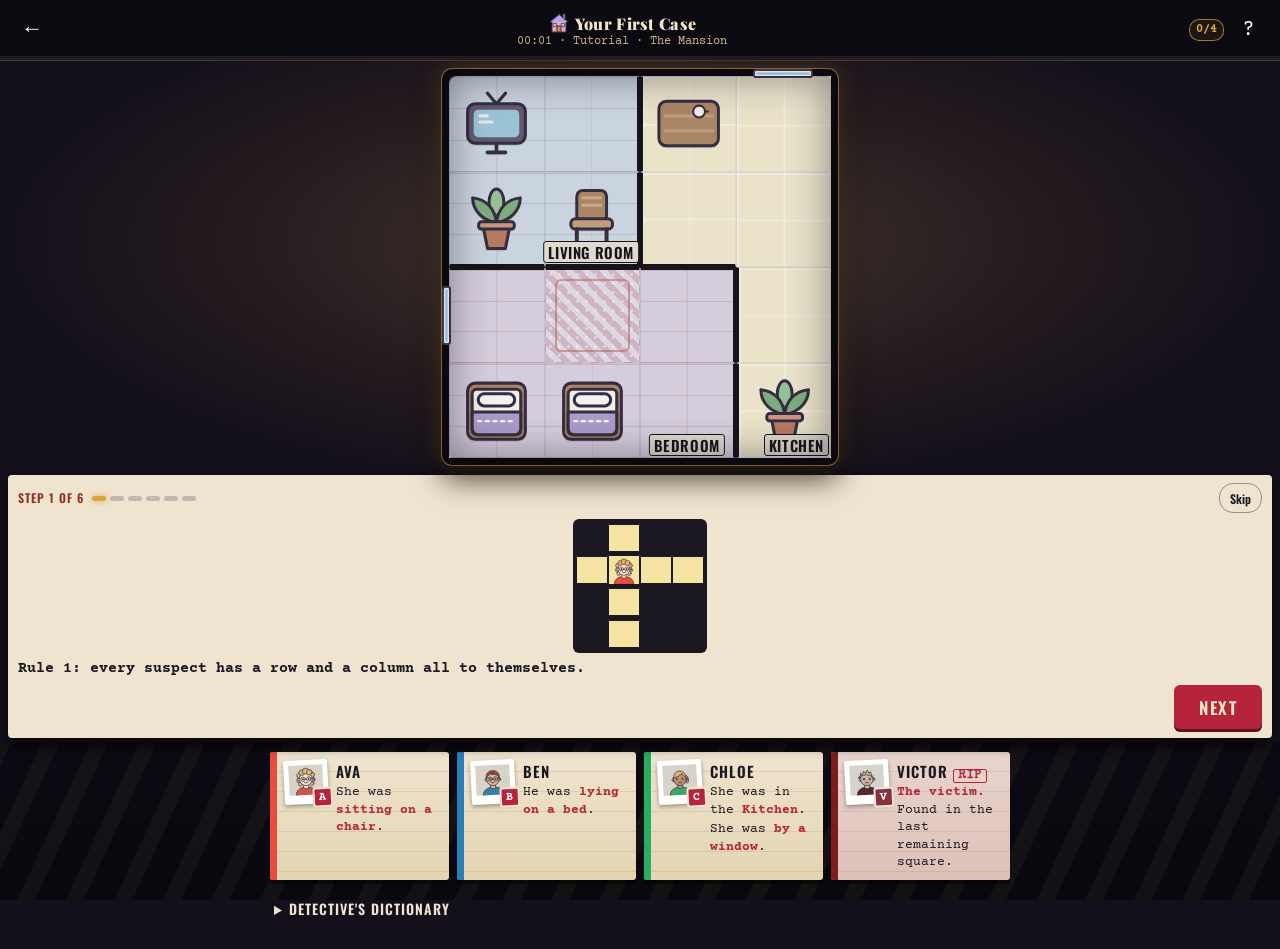
==== v2/index.html @ a2e15b43 "Live race with a friend (Firebase), invite bonus, tutorial box fix - Live race: same case at the sam" ====
<!DOCTYPE html>
<html lang="en" dir="ltr">
<head>
<meta charset="UTF-8">
<meta name="viewport" content="width=device-width, initial-scale=1, maximum-scale=1, user-scalable=no, viewport-fit=cover">
<meta name="theme-color" content="#0c0a11">
<meta name="apple-mobile-web-app-capable" content="yes">
<meta name="mobile-web-app-capable" content="yes">
<meta name="apple-mobile-web-app-status-bar-style" content="black-translucent">
<meta name="apple-mobile-web-app-title" content="Crime Grid">
<link rel="manifest" href="manifest.webmanifest">
<link rel="icon" href="icons/icon-192.png">
<link rel="apple-touch-icon" href="icons/apple-touch-icon.png">
<title>Crime Grid</title>
<style>
  :root {
    --ink: #2b2340;
    --paper: #fdf3e6;
    --card: #fffaf2;
    --accent: #c0392b;
    --ok: #2e8b57;
    --muted: #7a6f86;
    --wall: #2b2340;
    --bs: min(94vw, 470px, 44vh);
  }
  * { box-sizing: border-box; -webkit-tap-highlight-color: transparent; }
  html, body { margin: 0; height: 100%; }
  body {
    font-family: -apple-system, "Segoe UI", Roboto, "Helvetica Neue", Arial, sans-serif;
    background: var(--paper); color: var(--ink);
    user-select: none; -webkit-user-select: none;
  }
  button { font-family: inherit; cursor: pointer; color: inherit; }
  .screen { display: none; min-height: 100%; }
  .screen.active { display: block; }

  /* ---------- home ---------- */
  #home {
    background: radial-gradient(circle at 50% 0%, #4a3d6b, #2b2340 70%);
    color: #fff; text-align: center;
    padding: calc(28px + env(safe-area-inset-top)) 18px calc(36px + env(safe-area-inset-bottom));
  }
  #home .logo { font-size: 64px; }
  #home h1 { font-size: 36px; margin: 4px 0 2px; letter-spacing: .5px; }
  #home .tag { opacity: .85; font-size: 17px; margin-bottom: 20px; }
  .greet { background: rgba(255,255,255,.12); border-radius: 16px; padding: 12px 16px; width: min(380px, 100%); margin: 0 auto 16px; font-size: 16px; line-height: 1.5; cursor: pointer; }
  .greet b { font-size: 19px; }
  .greet small { opacity: .7; }
  .diff-btn {
    display: flex; align-items: center; justify-content: space-between; text-align: left;
    width: min(380px, 100%); margin: 10px auto; padding: 13px 18px;
    border: none; border-radius: 16px; font-size: 19px; font-weight: 700;
    color: var(--ink); background: #fdf3e6; box-shadow: 0 4px 0 rgba(0,0,0,.3);
  }
  .diff-btn:active { transform: translateY(2px); box-shadow: 0 2px 0 rgba(0,0,0,.3); }
  .diff-btn small { font-weight: 400; color: var(--muted); font-size: 13.5px; display: block; }
  .diff-btn .badge { background: var(--ink); color: #fff; border-radius: 10px; padding: 4px 10px; font-size: 13px; white-space: nowrap; }
  .diff-btn.extreme { background: linear-gradient(135deg, #3a0d0d, #7f1d1d); color: #fff; box-shadow: 0 4px 0 #1a0505, 0 0 18px rgba(231,76,60,.35); }
  .diff-btn.extreme small { color: #f5c6c0; }
  .diff-btn.extreme .badge { background: #fff; color: #7f1d1d; }
  .link-btn { background: none; border: 2px solid rgba(255,255,255,.5); color: #fff; padding: 9px 20px; border-radius: 30px; font-size: 15px; margin: 16px 4px 0; }
  .themes-row { margin-top: 18px; font-size: 26px; letter-spacing: 6px; opacity: .9; }

  /* ---------- game ---------- */
  #game { padding-bottom: calc(30px + env(safe-area-inset-bottom)); }
  .topbar {
    display: flex; align-items: center; justify-content: space-between;
    background: var(--ink); color: #fff;
    padding: calc(8px + env(safe-area-inset-top)) 10px 8px; position: sticky; top: 0; z-index: 6;
  }
  .topbar button { background: none; border: none; color: #fff; font-size: 22px; padding: 4px 10px; }
  .topbar .title { text-align: center; line-height: 1.2; min-width: 0; }
  .topbar .title b { font-size: 16px; display: block; white-space: nowrap; overflow: hidden; text-overflow: ellipsis; }
  .topbar .title div { font-size: 12px; opacity: .75; }
  .intro { text-align: center; font-style: italic; color: var(--muted); margin: 8px 16px 2px; font-size: 14.5px; }

  .play-area { position: sticky; z-index: 5; background: var(--paper); padding-bottom: 4px; box-shadow: 0 8px 10px -8px rgba(43,35,64,.25); }
  .board-wrap { display: flex; justify-content: center; padding: 8px 8px 2px; }
  .board {
    display: grid; width: var(--bs); height: var(--bs);
    border: 4px solid var(--wall); border-radius: 4px; background: var(--wall);
    position: relative; box-shadow: 0 6px 18px rgba(43,35,64,.25);
  }
  body.mode-x #board { touch-action: none; }
  .cell {
    position: relative; display: flex; align-items: center; justify-content: center;
    border: 0.5px solid rgba(43,35,64,.14); cursor: pointer; min-width: 0; min-height: 0;
  }
  .cell.wall-n { border-top: 2px solid var(--wall); }
  .cell.wall-s { border-bottom: 2px solid var(--wall); }
  .cell.wall-e { border-right: 2px solid var(--wall); }
  .cell.wall-w { border-left: 2px solid var(--wall); }
  .cell.dim::after { content: ""; position: absolute; inset: 0; background: rgba(43,35,64,.2); pointer-events: none; z-index: 5; }
  .cell.rug { background-image: repeating-linear-gradient(45deg, rgba(150,60,60,.18) 0 5px, rgba(255,255,255,.28) 5px 10px) !important; }
  .cell.rug::before { content: ""; position: absolute; inset: 12%; border: 2px dashed rgba(140,50,50,.45); border-radius: 4px; pointer-events: none; }
  .obj { font-size: calc(var(--bs) / var(--n) * 0.56); line-height: 1; pointer-events: none; }
  .cell.has-token .obj { position: absolute; font-size: calc(var(--bs) / var(--n) * 0.26); top: 1px; left: 2px; opacity: .8; }
  .table-obj { width: 72%; height: 56%; background: linear-gradient(#8b5e3c, #6b4428); border-radius: 5px; box-shadow: 0 2px 0 #4a2e1a; pointer-events: none; }
  .cell.has-token .table-obj { display: none; }
  .edge { position: absolute; border: 1px solid #fff; pointer-events: none; z-index: 2; border-radius: 2px; }
  .edge.n { top: -5px; left: 18%; right: 18%; height: 6px; }
  .edge.s { bottom: -5px; left: 18%; right: 18%; height: 6px; }
  .edge.w { left: -5px; top: 18%; bottom: 18%; width: 6px; }
  .edge.e { right: -5px; top: 18%; bottom: 18%; width: 6px; }
  .zone-label {
    position: absolute; bottom: 1px; left: 50%; transform: translateX(-50%);
    font-size: max(8px, calc(var(--bs) / var(--n) * 0.19)); font-weight: 600; background: rgba(255,255,255,.88); border: 1px solid var(--wall);
    padding: 0 4px; border-radius: 8px; white-space: nowrap; pointer-events: none; z-index: 4; line-height: 1.35;
  }
  .token {
    width: 80%; height: 80%; border-radius: 50%; background: #fff; border: 3px solid var(--ink);
    display: flex; align-items: center; justify-content: center;
    font-size: calc(var(--bs) / var(--n) * 0.46); position: relative; z-index: 6;
    animation: pop .18s ease-out; box-shadow: 0 2px 4px rgba(0,0,0,.25);
  }
  .token.letter { color: #fff; font-weight: 800; font-size: calc(var(--bs) / var(--n) * 0.45); border-width: 2px; border-color: #fff; }
  .token.victim { border-color: var(--accent); }
  .token.victim:not(.letter) { background: #fde4e1; }
  .token.conflict { box-shadow: 0 0 0 3px #ff2d2d; animation: pulse 1s infinite; }
  .token.locked { box-shadow: 0 0 0 3px var(--ok); }
  .drafts { position: absolute; inset: 2px; display: grid; align-items: center; justify-items: center; z-index: 4; pointer-events: none;
    font-weight: 800; font-size: calc(var(--bs) / var(--n) / var(--per) * 0.62); line-height: 1; }
  .drafts span { text-shadow: 0 0 2px #fff, 0 0 2px #fff, 0 0 3px #fff; }
  .cell.has-draft .obj, .cell.has-draft .table-obj { opacity: .35; }
  .cell.draft-sel { box-shadow: inset 0 0 0 3px var(--ink); }
  .extra { max-width: 740px; margin: 10px auto 0; padding: 10px 14px; background: #fff7d6; border: 2px dashed #d4b24c; border-radius: 14px; font-size: 14px; line-height: 1.5; }
  .extra > b:first-child { display: block; margin-bottom: 2px; }
  .extra.flash { animation: flash 1.2s; }
  @keyframes flash { 0%, 60% { background: #ffe680; } }
  @media (max-width: 760px) { .extra { margin: 10px 10px 0; } }
  .help-list { display: flex; flex-direction: column; gap: 8px; margin-top: 8px; }
  .help-list button { text-align: left; }
  .help-list small { display: block; font-weight: 400; font-size: 13px; opacity: .8; margin-top: 2px; }
  .xmark { position: absolute; inset: 0; display: flex; align-items: center; justify-content: center; color: #c0392b; font-weight: 900; font-size: calc(var(--bs) / var(--n) * 0.8); line-height: 1; opacity: .85; pointer-events: none; z-index: 3; text-shadow: 0 0 2px rgba(255,255,255,.5); }
  .xmark.auto { opacity: .45; }
  @keyframes pop { from { transform: scale(.4); } to { transform: scale(1); } }
  @keyframes pulse { 50% { box-shadow: 0 0 0 5px #ff2d2d66; } }

  .tools { display: flex; justify-content: center; gap: 4px; margin: 7px 4px 0; }
  .tool { border: 2px solid var(--ink); background: var(--card); border-radius: 11px; padding: 5px 7px; font-size: 13px; font-weight: 700; white-space: nowrap; }
  .tool.on { background: var(--ink); color: #fff; }
  .status { text-align: center; font-size: 13px; color: var(--muted); min-height: 18px; margin: 4px 10px 0; }

  .suspects { display: grid; grid-template-columns: repeat(auto-fill, minmax(160px, 1fr)); gap: 8px; padding: 10px; max-width: 760px; margin: 0 auto; }
  .suspect {
    background: var(--card); border: 2px solid #e2d6c4; border-radius: 14px; padding: 8px 9px;
    display: flex; gap: 8px; align-items: flex-start; text-align: left; position: relative; transition: transform .1s;
  }
  .suspect.sel { border-color: var(--ink); transform: scale(1.02); box-shadow: 0 4px 12px rgba(43,35,64,.25); }
  .suspect.placed { opacity: .55; }
  .suspect.placed::after { content: "✓"; position: absolute; top: 4px; right: 8px; color: var(--ok); font-weight: 900; }
  .face { flex: 0 0 auto; position: relative; width: 44px; height: 44px; border-radius: 10px; background: #f3e3c8; display: flex; align-items: center; justify-content: center; font-size: 28px; border: 2px solid #fff; box-shadow: 0 1px 3px rgba(0,0,0,.2); }
  .face .lt { position: absolute; bottom: -6px; right: -6px; width: 20px; height: 20px; border-radius: 50%; color: #fff; font-size: 12px; font-weight: 800; display: flex; align-items: center; justify-content: center; border: 2px solid #fff; }
  .suspect.is-victim { background: #fdeceb; border-color: #f2b8b2; }
  .suspect.is-victim .face { filter: grayscale(.6); }
  .suspect .nm { font-weight: 800; font-size: 15.5px; }
  .suspect .cl { font-size: 13px; line-height: 1.38; }
  .suspect .cl b { color: #8e2f22; }
  .suspect .cl div { margin-top: 2px; }

  .legend { max-width: 760px; margin: 8px auto 0; padding: 0 14px; font-size: 13px; color: var(--muted); }
  .legend summary { cursor: pointer; font-weight: 700; color: var(--ink); font-size: 14px; }
  .legend ul { margin: 6px 0; padding-left: 18px; line-height: 1.5; }


  /* ---------- journey, coins, gifts, calendar, trophies ---------- */
  .coins-pill { position: absolute; top: calc(12px + env(safe-area-inset-top)); right: 14px; background: rgba(255,255,255,.16); border-radius: 20px; padding: 6px 12px; font-size: 16px; display: flex; align-items: center; gap: 5px; }
  #home { position: relative; }
  .play-card { display: flex; align-items: center; gap: 14px; width: min(380px, 100%); margin: 0 auto; padding: 16px 18px; border: none; border-radius: 20px;
    background: linear-gradient(135deg, #7ee0b5, #3fbf8f); color: #12382a; text-align: left; box-shadow: 0 5px 0 rgba(0,0,0,.3); font-size: 22px; }
  .play-card.boss { background: linear-gradient(135deg, #ff9a8b, #e8615a); color: #3a0f0b; }
  .play-card .pc-ic { font-size: 34px; line-height: 1; }
  .play-card .pc-tx { flex: 1; } .play-card .pc-tx b { display: block; font-size: 24px; }
  .play-card small { font-size: 14px; font-weight: 600; opacity: .85; }
  .lvl-badge { background: rgba(255,255,255,.85); color: #2b2340; border-radius: 14px; min-width: 46px; padding: 6px 8px; text-align: center; font-weight: 800; font-size: 20px; }
  .journey-bar { width: min(340px, 90%); height: 8px; margin: 10px auto 0; border-radius: 6px; background: rgba(255,255,255,.18); overflow: hidden; }
  .journey-bar div { height: 100%; background: #ffd166; border-radius: 6px; }
  .section-h { margin: 18px auto 2px; font-size: 13px; letter-spacing: 2px; text-transform: uppercase; opacity: .7; }
  .mini-link { background: none; border: none; color: inherit; text-decoration: underline; font-size: inherit; padding: 0; }
  .bonus-row { display: grid; grid-template-columns: repeat(7, 1fr); gap: 5px; margin: 8px 0; }
  .bday { border: 2px solid #e2d6c4; border-radius: 10px; padding: 4px 2px; font-size: 12px; display: flex; flex-direction: column; align-items: center; gap: 2px; }
  .bday small { font-size: 10px; opacity: .7; } .bday.got { opacity: .5; } .bday.now { border-color: #f0b429; background: #fff4cc; transform: scale(1.08); }
  .cal { display: grid; grid-template-columns: repeat(7, 1fr); gap: 4px; margin: 6px 0 10px; }
  .cal-h { font-size: 12px; opacity: .6; font-weight: 700; }
  .cal-d { aspect-ratio: 1; border-radius: 10px; background: #f3ecdf; display: flex; flex-direction: column; align-items: center; justify-content: center; font-size: 13px; position: relative; }
  .cal-d.done { background: #fff1c2; } .cal-d.today { box-shadow: inset 0 0 0 2px var(--ink); } .cal-d.future { opacity: .45; }
  .cal-d .ic svg { width: 16px; height: 16px; } .cal-d.done span { font-size: 10px; }
  .cal-tro { display: flex; align-items: center; gap: 6px; justify-content: center; } .cal-tro .ic svg { width: 30px; height: 30px; }
  .ach-list { text-align: left; display: flex; flex-direction: column; gap: 6px; max-height: 46vh; overflow: auto; }
  .ach { display: flex; gap: 10px; align-items: center; padding: 6px 8px; border-radius: 12px; background: #f3ecdf; opacity: .55; font-size: 22px; }
  .ach.got { opacity: 1; background: #fff1c2; } .ach b { display: block; font-size: 15px; } .ach small { font-size: 12.5px; }
  .ach .ic svg { width: 30px; height: 30px; }
  .price { float: right; font-size: 13px; background: rgba(255,255,255,.2); border-radius: 10px; padding: 1px 7px; }
  .secondary .price { background: #f3ecdf; }
  .earned { font-size: 18px; } .lvl-done { font-weight: 800; color: var(--ok); font-size: 18px; }
  .toast { position: fixed; left: 50%; top: calc(14px + env(safe-area-inset-top)); transform: translateX(-50%); z-index: 50; background: #fffaf2; color: var(--ink);
    border-radius: 16px; padding: 10px 16px; box-shadow: 0 8px 24px rgba(0,0,0,.3); display: flex; gap: 10px; align-items: center; min-width: 260px; animation: pop .25s ease-out; transition: opacity .35s, transform .35s; }
  .toast.out { opacity: 0; transform: translate(-50%, -20px); }
  .toast .ti { font-size: 30px; } .toast .ti svg { width: 38px; height: 38px; } .toast b { display: block; } .toast small { font-size: 12.5px; }
  .confetti { position: fixed; inset: 0; width: 100%; height: 100%; pointer-events: none; z-index: 40; }




  .shop-card { display: flex; align-items: center; gap: 10px; width: min(380px, 100%); margin: 12px auto 0; padding: 10px 14px; border: none; border-radius: 16px;
    background: linear-gradient(135deg, #b9a2ec, #7d62c4); color: #fff; text-align: left; box-shadow: 0 4px 0 rgba(0,0,0,.3); font-size: 17px; }
  .shop-card .sc-faces { display: flex; } .shop-card .pf { width: 34px; height: 34px; font-size: 24px; margin-right: -8px; border: 2px solid #fff; border-radius: 10px; }
  .shop-card .sc-tx { flex: 1; margin-left: 8px; } .shop-card .sc-tx b { display: block; } .shop-card small { font-size: 12.5px; opacity: .9; }
  .shop-card .badge { background: #fff; color: #4a3b63; border-radius: 10px; padding: 4px 10px; font-size: 13px; font-weight: 700; }
  .cp-shop { font-size: 10px; font-weight: 800; letter-spacing: 1px; background: #f6c85f; color: #2b2340; border-radius: 8px; padding: 1px 5px; margin-left: 3px; }


  /* ---------- journey map, friends, duels ---------- */
  #map { background: radial-gradient(circle at 50% 0%, #4a3d6b, #2b2340 60%, #1d1730); color: #fff; padding-bottom: 60px; }
  .map-canvas { position: relative; margin: 0 auto; }
  .map-path { position: absolute; left: 0; top: 0; pointer-events: none; }
  .mp-todo { fill: none; stroke: rgba(255,255,255,.28); stroke-width: 6; stroke-linecap: round; stroke-dasharray: 1 14; }
  .mp-done { fill: none; stroke: #f6c85f; stroke-width: 9; stroke-linecap: round; opacity: .9; }
  .node { position: absolute; transform: translate(-50%, -50%); width: 56px; height: 56px; border-radius: 50%; border: 4px solid rgba(255,255,255,.92); padding: 0;
    font-weight: 800; font-size: 19px; display: flex; align-items: center; justify-content: center; box-shadow: 0 5px 0 rgba(0,0,0,.35); z-index: 2; }
  .node.done { background: #f6c85f; color: #2b2340; }
  .node.cur { width: 72px; height: 72px; background: #e8615a; color: #fff; font-size: 24px; animation: nodePulse 1.4s ease-in-out infinite; }
  .node.locked { background: #3a3346; color: #a49bb6; border-color: #5a5168; }
  .node.boss { width: 64px; height: 64px; }
  .node.boss.locked { background: #4a1d2a; border-color: #d6455c; color: #ff9aa8; }
  .node .nb { position: absolute; top: -17px; font-size: 9.5px; letter-spacing: 1px; background: #b5243a; color: #fff; padding: 1px 5px; border-radius: 6px; }
  .nstars { position: absolute; bottom: -15px; left: 50%; transform: translateX(-50%); font-size: 14px; white-space: nowrap; letter-spacing: -1px; }
  .nstars i { color: rgba(255,255,255,.35); font-style: normal; } .nstars i.on { color: #ffd166; text-shadow: 0 1px 0 #000; }
  .theme-dec { position: absolute; transform: translate(-50%, -50%); width: 30px; height: 30px; opacity: .8; font-size: 22px; z-index: 1; line-height: 30px; text-align: center; }
  .theme-dec svg { width: 100%; height: 100%; }
  .tier-banner { position: absolute; left: 8%; right: 8%; text-align: center; color: #ffd166; font-weight: 800; letter-spacing: 3px; text-transform: uppercase; font-size: 12.5px; border-top: 1px dashed rgba(255,209,102,.55); padding-top: 4px; z-index: 1; }
  .me-pin, .friend-pin { position: absolute; transform: translate(-50%, -50%); display: flex; flex-direction: column; align-items: center; z-index: 3; pointer-events: none; }
  .pin-face { width: 46px; height: 46px; border-radius: 50%; overflow: hidden; border: 3px solid #ffd166; background: #fff; display: flex; align-items: center; justify-content: center; font-size: 30px; box-shadow: 0 4px 10px rgba(0,0,0,.45); }
  .pin-face svg { width: 100%; height: 100%; }
  .me-pin { animation: bob 1.6s ease-in-out infinite; }
  .friend-pin .pin-face { width: 34px; height: 34px; border-color: #7aa7ff; font-size: 22px; }
  .me-pin small, .friend-pin small { background: rgba(0,0,0,.65); color: #fff; font-size: 10.5px; border-radius: 6px; padding: 0 5px; margin-top: 2px; white-space: nowrap; }
  @keyframes bob { 50% { transform: translate(-50%, -60%); } }
  @keyframes nodePulse { 50% { box-shadow: 0 5px 0 rgba(0,0,0,.35), 0 0 0 10px rgba(232,97,90,.28); } }
  .mf-btn { font-size: 14px !important; border: 1px solid rgba(255,255,255,.5) !important; border-radius: 10px; padding: 4px 10px !important; }
  .friend-list { display: flex; flex-direction: column; gap: 6px; text-align: left; max-height: 40vh; overflow: auto; margin: 8px 0; }
  .friend-row { display: flex; align-items: center; gap: 8px; background: #f3ecdf; border-radius: 12px; padding: 6px 8px; }
  .friend-row b { display: block; } .friend-row small { font-size: 12px; } .friend-row > div { flex: 1; } .friend-row .pf { width: 42px; height: 42px; font-size: 28px; }
  .mini-x { background: none; border: none; font-size: 16px; opacity: .6; }
  .share-box { min-height: 90px; font-size: 13px; text-align: left; }
  .duel { margin: 8px 0; padding: 8px; border-radius: 12px; font-weight: 800; } .duel.won { background: #d9f7e3; color: #1f6b3a; } .duel.lost { background: #fde4e1; color: #8e2f22; }
  .duel small { font-weight: 600; }
  .duel-btn { font-size: 14px !important; }

  .ios-note { background: #fff4d6; border-radius: 10px; padding: 8px 10px; font-size: 13px; text-align: left; margin: 6px 0; line-height: 1.4; }
  .ios-note button { margin-top: 6px; font-size: 13px; padding: 6px 10px; }


  .storage-note { width: min(380px, 100%); margin: 10px auto 0; padding: 8px 12px; border-radius: 12px; background: rgba(246,200,95,.16); border: 1px solid rgba(246,200,95,.5); font-size: 12.5px; line-height: 1.4; text-align: left; }
  .storage-note .mini-link { color: #ffd166; font-weight: 700; }
  .restore-h { margin: 14px 0 4px; }

  /* ---------- coin shop and skin frames ---------- */
  .coins-pill { cursor: pointer; }
  .shop-list { display: flex; flex-direction: column; gap: 10px; max-height: 58vh; overflow: auto; text-align: left; padding: 2px; }
  .pack { border-radius: 14px; padding: 10px 12px; background: #fff; border: 2px solid #e2d6c4; display: flex; flex-direction: column; gap: 6px; }
  .pack.on { box-shadow: 0 0 0 3px var(--ok); }
  .pk-top { display: flex; justify-content: space-between; align-items: center; } .pk-top b { font-size: 16px; }
  .rar { font-size: 11px; font-weight: 800; letter-spacing: 1px; text-transform: uppercase; padding: 2px 8px; border-radius: 10px; color: #fff; background: #8a8199; }
  .rar-common .rar { background: #3f9d6a; } .rar-rare .rar { background: #2f74c0; } .rar-epic .rar { background: #8e44ad; }
  .rar-legendary .rar { background: linear-gradient(90deg, #ff4fd8, #ffb300, #3bf0ff); }
  .rar-legendary { border-color: transparent; background: linear-gradient(#fff, #fff) padding-box, linear-gradient(120deg, #ff4fd8, #ffb300, #3bf0ff, #9dff4a) border-box; }
  .rar-epic { border-color: #c9a3e0; }
  .pk-faces { display: flex; gap: 8px; }
  .pf { width: 54px; height: 54px; border-radius: 12px; background: #f3ecdf; display: flex; align-items: center; justify-content: center; font-size: 36px; overflow: hidden; }
  .pf svg { width: 100%; height: 100%; }
  .pack small { font-size: 12.5px; opacity: .8; }
  .pack button { align-self: flex-start; padding: 7px 14px; font-size: 14px; }
  .pack button[disabled] { opacity: .6; }
  /* frames for the fancier packs */
  .skin-royals .face, .skin-royals .token, .pf.skin-royals, .skin-royals .af { box-shadow: 0 0 0 2px #f0c35f, 0 0 10px rgba(240,195,95,.6); animation: goldShine 2.4s ease-in-out infinite; }
  @keyframes goldShine { 50% { box-shadow: 0 0 0 2px #ffe08a, 0 0 18px rgba(255,214,120,.95); } }
  .skin-space .face, .skin-space .token, .pf.skin-space, .skin-space .af { box-shadow: 0 0 0 2px #7aa7ff, 0 0 12px rgba(122,167,255,.55); }
  .skin-neon .face, .skin-neon .token, .pf.skin-neon, .skin-neon .af { animation: neonPulse 1.8s ease-in-out infinite; }
  @keyframes neonPulse { 0%, 100% { box-shadow: 0 0 0 2px #ff4fd8, 0 0 14px #ff4fd8; } 50% { box-shadow: 0 0 0 2px #3bf0ff, 0 0 20px #3bf0ff; } }
  .skin-space .face, .skin-neon .face { background: #0b0a18 !important; }
  .skin-neon .token.art, .skin-space .token.art { background: #0b0a18; }


  .shop-h { font-size: 12px; font-weight: 800; letter-spacing: 2px; text-transform: uppercase; opacity: .65; margin: 4px 2px 0; }
  .coin-packs { display: grid; grid-template-columns: repeat(4, 1fr); gap: 6px; }
  .coin-pack { position: relative; border: 2px solid #f0c35f; background: #fff8e1; border-radius: 12px; padding: 14px 2px 6px; display: flex; flex-direction: column; align-items: center; gap: 2px; color: var(--ink); }
  .coin-pack .cp-ic { font-size: 22px; } .coin-pack .cp-ic svg { width: 26px; height: 26px; }
  .coin-pack b { font-size: 15px; } .coin-pack .cp-price { font-size: 12px; font-weight: 800; background: #3f9d6a; color: #fff; border-radius: 8px; padding: 1px 6px; }
  .cp-tag { position: absolute; top: -8px; left: 50%; transform: translateX(-50%); background: #e8615a; color: #fff; font-size: 9px; font-weight: 800; border-radius: 6px; padding: 1px 5px; white-space: nowrap; }
  .rar-premium .rar { background: linear-gradient(90deg, #b9862c, #f0c35f, #b9862c); color: #2b1a0a; }
  .rar-premium { border-color: transparent; background: linear-gradient(#fffaf0, #fffaf0) padding-box, conic-gradient(from 0deg, #f0c35f, #ff4fd8, #3bf0ff, #f0c35f) border-box; }
  .premium-btn { background: linear-gradient(135deg, #f0c35f, #d9922b) !important; color: #2b1a0a !important; }
  .skin-masquerade .face, .skin-masquerade .token, .pf.skin-masquerade, .skin-masquerade .af { animation: masq 3s ease-in-out infinite; }
  @keyframes masq { 0%, 100% { box-shadow: 0 0 0 2px #f0c35f, 0 0 12px #c2367a; } 50% { box-shadow: 0 0 0 2px #ffd98a, 0 0 20px #f0c35f; } }
  .skin-cyber .face, .skin-cyber .token, .pf.skin-cyber, .skin-cyber .af { animation: glitch 2.2s steps(1) infinite; }
  @keyframes glitch { 0%, 100% { box-shadow: 0 0 0 2px #3bf0ff, 0 0 14px #3bf0ff; } 33% { box-shadow: -2px 0 0 2px #ff4fd8, 2px 0 12px #3bf0ff; } 66% { box-shadow: 2px 0 0 2px #9dff4a, -2px 0 14px #ff4fd8; } }
  .skin-masquerade .face, .skin-cyber .face { background: #120814 !important; }
  .skin-cyber .token.art, .skin-masquerade .token.art { background: #070912; }

  /* ---------- accusation panel under the board ---------- */
  .accuse { margin: 6px 8px 0; padding: 8px 10px 10px; border-radius: 14px; background: var(--card); color: var(--ink); text-align: center; box-shadow: 0 3px 10px rgba(0,0,0,.18); font-size: 14px; line-height: 1.35; }
  .accuse[hidden] { display: none; }
  .accuse .acc-t .ic svg { width: 18px; height: 18px; }
  .acc-row { display: flex; flex-wrap: wrap; justify-content: center; gap: 6px; margin-top: 7px; }
  .acc-row button { width: 66px; background: #fff; border: 2px solid #e2d6c4; border-radius: 12px; padding: 4px 2px 5px; font-size: 12px; font-weight: 700; color: var(--ink); }
  .acc-row button:active { transform: scale(.95); }
  .acc-row .af { display: flex; justify-content: center; align-items: center; height: 36px; font-size: 28px; line-height: 1; }
  .acc-row .af svg { width: 36px; height: 36px; }
  .acc-row button.nope { opacity: .35; text-decoration: line-through; }
  .acc-msg { min-height: 18px; color: var(--accent); font-weight: 700; font-size: 13px; margin-top: 4px; }
  .acc-btns { display: flex; gap: 8px; justify-content: center; margin-top: 8px; }
  .acc-btns .primary, .acc-btns .secondary { padding: 9px 16px; font-size: 15px; }
  #game.accusing .tools, #game.accusing .status { display: none; }
  .cell.vzone::after { content: ""; position: absolute; inset: 0; pointer-events: none; z-index: 2; background: rgba(214,40,60,.16); box-shadow: inset 0 0 0 2px rgba(214,40,60,.5); animation: vz 1.8s ease-in-out infinite; }
  @keyframes vz { 50% { background: rgba(214,40,60,.30); } }

  /* ---------- daily case, tutorial coach ---------- */
  .daily-card { display: flex; align-items: center; gap: 12px; width: min(380px, 100%); margin: 0 auto; padding: 12px 16px; border: none; border-radius: 16px;
    background: linear-gradient(135deg, #ffe08a, #ffb86b); color: var(--ink); text-align: left; box-shadow: 0 4px 0 rgba(0,0,0,.3); font-size: 18px; }
  .daily-card .dc-ic { font-size: 30px; line-height: 1; }
  .daily-card .dc-tx { flex: 1; } .daily-card .dc-tx b { display: block; }
  .daily-card small { font-weight: 400; font-size: 13.5px; color: #6b4f2a; }
  .daily-card .badge { background: var(--ink); color: #fff; border-radius: 10px; padding: 4px 10px; font-size: 13px; white-space: nowrap; }
  .missions, .chest { width: min(380px, 100%); margin: 10px auto 0; border-radius: 12px; background: rgba(255,255,255,.08); border: 1px solid rgba(255,214,150,.25); padding: 10px 12px; text-align: left; }
  .mi-h { display: flex; justify-content: space-between; align-items: center; font-size: 15px; margin-bottom: 6px; }
  .mi-h span { font-size: 13px; opacity: .9; } .mi-h .ic svg { width: 16px; height: 16px; vertical-align: -3px; }
  .mi { display: flex; align-items: center; gap: 8px; padding: 5px 0; font-size: 14px; border-top: 1px dashed rgba(255,255,255,.14); }
  .mi-ck { width: 20px; height: 20px; border-radius: 50%; border: 2px solid #d9a441; display: inline-flex; align-items: center; justify-content: center; font-size: 13px; color: #1c1822; flex: 0 0 auto; }
  .mi.done .mi-ck { background: #d9a441; } .mi.done .mi-tx { opacity: .55; text-decoration: line-through; }
  .mi-tx { flex: 1; } .mi-pr { font-size: 12px; opacity: .75; } .mi-rw { font-size: 13px; white-space: nowrap; } .mi-rw .ic svg { width: 14px; height: 14px; vertical-align: -2px; }
  .chest { display: flex; align-items: center; gap: 12px; }
  .ch-ic .ic svg { width: 38px; height: 38px; } .ch-tx { flex: 1; }
  .ch-bar { height: 10px; border-radius: 6px; background: rgba(255,255,255,.18); overflow: hidden; margin: 6px 0 4px; }
  .ch-bar div { height: 100%; background: linear-gradient(90deg, #ffd166, #ff7b8b); border-radius: 6px; transition: width .6s; }
  .chest small { font-size: 12.5px; opacity: .85; } .chest small .ic svg { width: 13px; height: 13px; vertical-align: -2px; }
  .ret-lines { margin: 8px 0; padding: 8px 10px; border-radius: 10px; background: rgba(217,164,65,.18); font-size: 14px; text-align: left; }
  .ret-lines .ic svg { width: 16px; height: 16px; vertical-align: -3px; }
  .streak { font-size: 13.5px; opacity: .85; margin: 6px 0 4px; }
  .coach { display: flex; gap: 10px; align-items: flex-start; margin: 8px 10px 0; padding: 10px 12px; background: #fff7d6; border: 2px solid #d4b24c; border-radius: 14px; font-size: 14.5px; line-height: 1.45; text-align: left; }
  .coach[hidden] { display: none; }
  .coach-face { font-size: 30px; line-height: 1; flex: 0 0 auto; width: 34px; }
  .coach-tx { flex: 1; }
  .coach-next { padding: 8px 14px; font-size: 15px; align-self: center; }
  .coach-hl { animation: glow 1.1s ease-in-out infinite; z-index: 3; }
  .cell.coach-hl { box-shadow: inset 0 0 0 4px #ff9f1c; }
  .suspect.coach-hl { border-color: #ff9f1c; }
  @keyframes glow { 50% { filter: brightness(1.12); box-shadow: 0 0 0 4px #ff9f1c88; } }
  .tut #mode-draft, .tut #mode-x, .tut #hint, .tut #reset, .tut #undo { display: none; }

  /* ---------- overlays ---------- */
  .modal-bg { position: fixed; inset: 0; background: rgba(20,15,35,.6); display: none; align-items: center; justify-content: center; z-index: 20; padding: 16px; }
  .modal-bg.show { display: flex; }
  .modal { background: var(--card); border-radius: 20px; padding: 20px 18px; max-width: 440px; width: 100%; max-height: 90vh; overflow: auto; text-align: center; animation: pop .2s ease-out; }
  .modal h2 { margin: 4px 0 10px; }
  .modal p { line-height: 1.5; }
  .modal .big { font-size: 54px; }
  .modal .row { display: flex; gap: 10px; justify-content: center; flex-wrap: wrap; margin-top: 14px; }
  .primary { background: var(--ink); color: #fff; border: none; border-radius: 12px; padding: 12px 22px; font-size: 17px; font-weight: 700; }
  .secondary { background: none; border: 2px solid var(--ink); border-radius: 12px; padding: 10px 20px; font-size: 16px; font-weight: 700; }
  .name-in { width: 100%; font: inherit; font-size: 20px; text-align: center; padding: 12px; border: 2px solid var(--ink); border-radius: 12px; background: #fff; color: var(--ink); user-select: text; -webkit-user-select: text; }
  .accuse-grid { display: grid; grid-template-columns: repeat(auto-fill, minmax(86px, 1fr)); gap: 8px; margin-top: 12px; }
  .accuse-grid button { background: #fff; border: 2px solid #e2d6c4; border-radius: 14px; padding: 8px 4px; font-size: 14px; font-weight: 700; }
  .accuse-grid button span { display: block; font-size: 30px; }
  .accuse-grid button.nope { opacity: .35; text-decoration: line-through; }
  .howto { text-align: left; font-size: 15px; }
  .howto li { margin-bottom: 6px; }
  .steps { text-align: left; line-height: 1.7; padding-left: 22px; }
  .shake { animation: shake .35s; }
  @keyframes shake { 0%,100% { transform: translateX(0); } 25% { transform: translateX(-8px); } 75% { transform: translateX(8px); } }

  #loading { position: fixed; inset: 0; background: rgba(43,35,64,.92); color: #fff; z-index: 30; display: none; flex-direction: column; align-items: center; justify-content: center; text-align: center; }
  #loading.show { display: flex; }
  #loading .spin { font-size: 64px; animation: wobble 1.2s ease-in-out infinite; }
  #loading p { font-size: 18px; margin-top: 14px; }
  @keyframes wobble { 0%,100% { transform: rotate(-12deg) scale(1); } 50% { transform: rotate(12deg) scale(1.12); } }
  .fold { width: min(380px, 100%); margin: 12px auto 0; text-align: center; }
  .fold > summary { cursor: pointer; list-style: none; padding: 11px 16px; border-radius: 14px; background: rgba(255,255,255,.1); border: 1px solid rgba(255,255,255,.25); font-size: 15px; font-weight: 700; }
  .fold > summary::-webkit-details-marker { display: none; }
  .fold > summary::after { content: " \25BE"; opacity: .7; } .fold[open] > summary::after { content: " \25B4"; }
  .home-links { display: flex; justify-content: center; flex-wrap: wrap; gap: 8px; margin-top: 14px; }
  .home-links .link-btn { margin: 0; padding: 9px 14px; }
  .home-more { display: flex; justify-content: center; flex-wrap: wrap; gap: 4px 14px; margin-top: 10px; }
  .home-more .link-btn { margin: 0; border: none; padding: 6px 4px; font-size: 14px; opacity: .8; text-decoration: underline; }
  .fold #diffs { margin-top: 8px; }
  #home .greet { padding: 8px 14px; font-size: 14px; margin: 14px auto 0; }
  #home .greet b { font-size: 16px; } #home .greet small { display: none; }
  #home #journey { margin-top: 6px; }
  body.noir #home .logo .ic svg { width: 76px; height: 76px; } body.noir #home h1 { font-size: 38px; } #home .tag { margin-bottom: 12px; }
  @media (max-height: 720px) { :root { --bs: min(94vw, 470px, 39vh); } }
  @media (max-width: 480px) { .suspects { grid-template-columns: 1fr; gap: 6px; padding: 8px; } }
  /* zone labels: always above avatars/objects and never outside the board */
  .zone-label { z-index: 8 !important; } .cell.has-zl { z-index: 7; }
  .zone-label.zl-l { left: 1px; transform: none; }
  .zone-label.zl-r { left: auto; right: 1px; transform: none; }
  @media (max-width: 400px) { .tools { gap: 3px; margin: 7px 2px 0; } .tool { padding: 5px 5px; font-size: 12px; } body.art .tool .ic svg { width: 16px; height: 16px; } }
  /* live race */
  .race-cta { display: flex; flex-direction: column; gap: 6px; margin: 8px 0 10px; text-align: center; }
  .race-diffs { display: grid; grid-template-columns: 1fr 1fr; gap: 8px; margin: 10px 0; }
  .race-code { font: 700 34px/1.2 "Courier Prime", monospace; letter-spacing: 6px; text-align: center; padding: 6px 10px; border: 2px dashed #d9a441; border-radius: 10px; margin: 8px auto; width: max-content; user-select: all; -webkit-user-select: all; }
  .race-code-in { text-transform: uppercase; text-align: center; font: 700 24px "Courier Prime", monospace; letter-spacing: 4px; }
  .race-vs { display: flex; align-items: center; justify-content: center; gap: 14px; margin: 10px 0 4px; }
  .race-p { display: flex; flex-direction: column; align-items: center; gap: 4px; min-width: 90px; max-width: 120px; overflow-wrap: anywhere; }
  .race-p .pf, .race-dots { width: 56px; height: 56px; }
  .race-dots { display: grid; place-items: center; border: 2px dashed currentColor; border-radius: 50%; opacity: .6; animation: raceBlink 1.2s infinite; }
  @keyframes raceBlink { 50% { opacity: .2; } }
  .race-x { font: 700 22px "Oswald", sans-serif; color: #d9a441; }
  .race-status { font-weight: 700; margin: 4px 0; }
  .race-count { font: 900 110px/1 "Playfair Display", serif; text-align: center; color: #d9a441; animation: raceCount .8s ease-out; }
  @keyframes raceCount { from { transform: scale(1.8); opacity: 0; } 40% { opacity: 1; } to { transform: scale(1); } }
  .race-bar { display: flex; align-items: center; gap: 6px; font-size: 12px; margin-top: 3px; }
  .race-bar[hidden] { display: none; }
  .race-bar .ic svg { width: 14px; height: 14px; }
  .rb-track { flex: 1; max-width: 120px; height: 6px; border-radius: 3px; background: rgba(255,255,255,.18); overflow: hidden; }
  .rb-track i { display: block; height: 100%; background: #d9a441; transition: width .4s; }
  .rar-exclusive .rar { background: linear-gradient(90deg, #7a2b3a, #d9a441, #7a2b3a); color: #fff; }
  .rar-exclusive { border-color: #d9a441; }
</style>

<style>
  @font-face { font-family: "Fredoka"; font-weight: 500; src: url(../tools/fonts/fredoka-latin-500-normal.woff2) format("woff2"); }
  @font-face { font-family: "Fredoka"; font-weight: 600; src: url(../tools/fonts/fredoka-latin-600-normal.woff2) format("woff2"); }
  @font-face { font-family: "Quicksand"; font-weight: 600; src: url(../tools/fonts/quicksand-latin-600-normal.woff2) format("woff2"); }
  @font-face { font-family: "Quicksand"; font-weight: 700; src: url(../tools/fonts/quicksand-latin-700-normal.woff2) format("woff2"); }
  @font-face { font-family: "Pacifico"; src: url(../tools/fonts/pacifico-latin-400-normal.woff2) format("woff2"); }
  body.art { --ink: #3d3250; --paper: #fbf4ff; --card: #fffdf8; --wall: #4a3b63; font-family: "Quicksand", -apple-system, sans-serif; font-weight: 600; }
  body.art b, body.art h1, body.art h2, body.art .nm, body.art .diff-btn, body.art .tool, body.art .primary, body.art .secondary, body.art .topbar .title b { font-family: "Fredoka", sans-serif; font-weight: 600; }
  .ic { display: inline-flex; vertical-align: -0.28em; }
  .ic svg { width: 1.25em; height: 1.25em; }

  /* home */
  body.art #home { background: radial-gradient(circle at 50% 0%, #8a6cc9, #4a3b63 72%); }
  body.art #home .logo .ic svg { width: 92px; height: 92px; }
  body.art #home h1 { font-size: 40px; letter-spacing: 0; }
  body.art #home .tag { font-family: "Pacifico", cursive; font-size: 18px; opacity: .9; }
  body.art .diff-btn { border-radius: 20px; background: #fffdf8; }
  body.art .diff-btn .dic svg { width: 30px; height: 30px; margin-right: 8px; vertical-align: -8px; }
  body.art .diff-btn.extreme { background: linear-gradient(135deg, #5b2b4f, #a3334a); }
  body.art .daily-card { border-radius: 20px; background: linear-gradient(135deg, #ffe7a3, #ffb0c8); }
  body.art .daily-card .dc-ic svg { width: 40px; height: 40px; }
  body.art .themes-row { display: flex; justify-content: center; flex-wrap: wrap; gap: 6px; }
  body.art .themes-row .th svg { width: 34px; height: 34px; }
  body.art .link-btn .ic svg { width: 20px; height: 20px; margin-right: 4px; }

  /* game */
  body.art .topbar { background: #4a3b63; }
  body.art .topbar .tic svg { width: 24px; height: 24px; margin-right: 4px; vertical-align: -5px; }
  body.art .tool { border-radius: 14px; display: inline-flex; align-items: center; gap: 3px; border-color: #4a3b63; }
  body.art .tool .ic svg { width: 18px; height: 18px; }
  body.art .tool.on { background: #4a3b63; }
  body.art .tool.on .ic svg { filter: drop-shadow(0 0 1px #fff); }
  body.art .board { border: 6px solid #4a3b63; border-radius: 14px; box-shadow: 0 8px 22px rgba(74,59,99,.3), inset 0 0 0 1px rgba(255,255,255,.2); overflow: visible; }
  body.art .cell { border-color: rgba(74,59,99,.10); }
  body.art .cell.wall-n { border-top: 3px solid #4a3b63; }
  body.art .cell.wall-s { border-bottom: 3px solid #4a3b63; }
  body.art .cell.wall-e { border-right: 3px solid #4a3b63; }
  body.art .cell.wall-w { border-left: 3px solid #4a3b63; }
  body.art .board > .cell:first-child { border-top-left-radius: 8px; }
  body.art .edge { border: 2px solid #4a3b63; border-radius: 3px; box-shadow: inset 0 0 0 1.5px rgba(255,255,255,.75); }
  body.art .edge.n, body.art .edge.s { height: 9px; } body.art .edge.n { top: -8px; } body.art .edge.s { bottom: -8px; }
  body.art .edge.w, body.art .edge.e { width: 9px; } body.art .edge.w { left: -8px; } body.art .edge.e { right: -8px; }
  body.art .obj.art { width: 78%; height: 78%; display: flex; }
  body.art .obj.art svg { width: 100%; height: 100%; filter: drop-shadow(0 1.5px 0 rgba(61,50,80,.18)); }
  body.art .cell.has-token .obj.art { width: 32%; height: 32%; top: 2px; left: 2px; }
  body.art .zone-label { font-family: "Fredoka", sans-serif; border-color: #4a3b63; border-width: 1.5px; border-radius: 10px; }
  body.art .token.art { padding: 0; overflow: hidden; background: #fff; border-width: 3px; width: 86%; height: 86%; }
  body.art .token.art svg { width: 100%; height: 100%; }
  body.art .token.art.victim { filter: grayscale(.5); border-color: var(--accent); }
  body.art .cell.rug { background-image: radial-gradient(circle, rgba(255,255,255,.55) 1.2px, transparent 1.6px), repeating-linear-gradient(45deg, rgba(232,97,90,.22) 0 6px, rgba(255,255,255,.25) 6px 12px) !important; background-size: 9px 9px, auto !important; }
  body.art .cell.rug::before { border: 2px solid rgba(232,97,90,.55); border-radius: 6px; inset: 10%; }

  /* floors */
  .fl-wood { background-image: repeating-linear-gradient(0deg, transparent 0 calc(33.3% - 1px), rgba(110,60,20,.14) calc(33.3% - 1px) 33.3%), linear-gradient(90deg, transparent 49%, rgba(110,60,20,.08) 49% 51%, transparent 51%); }
  .fl-deck { background-image: repeating-linear-gradient(90deg, transparent 0 calc(25% - 1px), rgba(90,60,30,.16) calc(25% - 1px) 25%); }
  .fl-tile { background-image: linear-gradient(rgba(255,255,255,.5) 1.5px, transparent 1.5px), linear-gradient(90deg, rgba(255,255,255,.5) 1.5px, transparent 1.5px); background-size: 50% 50%; }
  .fl-check { background-image: conic-gradient(rgba(255,255,255,.4) 25%, transparent 0 50%, rgba(255,255,255,.4) 0 75%, transparent 0); background-size: 50% 50%; }
  .fl-grass { background-image: radial-gradient(rgba(60,130,60,.22) 1.3px, transparent 1.7px), radial-gradient(rgba(255,255,255,.35) 1px, transparent 1.4px); background-size: 9px 9px, 13px 13px; background-position: 0 0, 4px 6px; }
  .fl-dirt { background-image: radial-gradient(rgba(130,85,40,.2) 1.6px, transparent 2px); background-size: 11px 11px; }
  .fl-stone { background-image: linear-gradient(rgba(74,59,99,.14) 1.5px, transparent 1.5px), linear-gradient(90deg, rgba(74,59,99,.12) 1.5px, transparent 1.5px); background-size: 50% 33.3%, 50% 66.6%; }
  .fl-metal { background-image: radial-gradient(rgba(74,59,99,.3) 1.2px, transparent 1.6px), linear-gradient(rgba(255,255,255,.4) 1px, transparent 1px), linear-gradient(90deg, rgba(255,255,255,.4) 1px, transparent 1px); background-size: 50% 50%, 50% 50%, 50% 50%; background-position: 4px 4px, 0 0, 0 0; }
  .fl-marble { background-image: linear-gradient(135deg, rgba(255,255,255,.55), transparent 45%, rgba(255,255,255,.35) 70%, transparent 85%); }
  .fl-carpet { background-image: repeating-linear-gradient(45deg, rgba(255,255,255,.16) 0 3px, transparent 3px 8px); }
  .fl-snow { background-image: radial-gradient(#fff 1.4px, transparent 1.8px); background-size: 10px 10px; }

  /* people */
  body.art .face { background: #f6ecff; overflow: visible; padding: 0; }
  body.art .face svg { width: 100%; height: 100%; border-radius: 8px; }
  body.art .suspect { border-radius: 16px; }
  body.art .suspect.is-victim .face { filter: grayscale(.4); }
  body.art .rip { font-family: "Pacifico", cursive; color: var(--accent); font-size: 13px; }
  body.art .accuse-grid .af svg { width: 52px; height: 52px; display: block; margin: 0 auto 2px; }
  body.art .accuse-grid button { border-radius: 16px; }

  /* modals, coach */
  body.art .modal { border-radius: 24px; }
  body.art .modal .big .ic svg { width: 72px; height: 72px; }
  body.art .modal .big .win-face svg { width: 84px; height: 84px; }
  body.art .stars-row .star svg { width: 34px; height: 34px; margin: 0 2px; }
  body.art .help-list .ic svg { width: 22px; height: 22px; margin-right: 4px; }
  body.art .coach { border-radius: 18px; background: #fff3fa; border-color: #e7a3c6; }
  body.art .coach-face svg { width: 36px; height: 36px; }
  body.art .legend .lg svg { width: 18px; height: 18px; }
  body.art .extra { background: #fff3fa; border-color: #e7a3c6; }
  body.art #loading .spin .ic svg { width: 84px; height: 84px; }
  body.art .streak .ic svg { width: 16px; height: 16px; }
  body.art .play-card { border-radius: 22px; } body.art .play-card .pc-ic svg { width: 44px; height: 44px; }
  body.art .play-card b, body.art .lvl-badge { font-family: "Fredoka", sans-serif; font-weight: 600; }
  body.art .coins-pill .ic svg, body.art .price .ic svg, body.art .earned .ic svg { width: 20px; height: 20px; }
  body.art .bday .ic svg { width: 20px; height: 20px; }
  body.art .link-btn .ic svg { width: 20px; height: 20px; margin-right: 4px; }
</style>

<style>
  /* ================= NOIR: dark, moody detective look ================= */
  @font-face { font-family: "Playfair Display"; font-weight: 700; src: url(../tools/fonts/playfair-display-latin-700-normal.woff2) format("woff2"); }
  @font-face { font-family: "Playfair Display"; font-weight: 900; src: url(../tools/fonts/playfair-display-latin-900-normal.woff2) format("woff2"); }
  @font-face { font-family: "Playfair Display"; font-weight: 700; font-style: italic; src: url(../tools/fonts/playfair-display-latin-700-italic.woff2) format("woff2"); }
  @font-face { font-family: "Special Elite"; src: url(../tools/fonts/special-elite-latin-400-normal.woff2) format("woff2"); }
  @font-face { font-family: "Courier Prime"; font-weight: 400; src: url(../tools/fonts/courier-prime-latin-400-normal.woff2) format("woff2"); }
  @font-face { font-family: "Courier Prime"; font-weight: 700; src: url(../tools/fonts/courier-prime-latin-700-normal.woff2) format("woff2"); }
  @font-face { font-family: "Oswald"; font-weight: 500; src: url(../tools/fonts/oswald-latin-500-normal.woff2) format("woff2"); }
  @font-face { font-family: "Oswald"; font-weight: 600; src: url(../tools/fonts/oswald-latin-600-normal.woff2) format("woff2"); }

  body.noir { --night: #14101b; --night2: #211a2b; --manila: #efe4cf; --manila2: #e4d4b2; --ink: #1c1822; --crimson: #b5243a; --gold: #d9a441; --fog: #c9b48a;
    --paper: var(--night); --card: var(--manila); --accent: var(--crimson); --wall: #1c1822;
    background: var(--night); color: var(--manila); font-family: "Courier Prime", "Courier New", monospace; font-weight: 400; }
  body.noir b, body.noir .nm, body.noir h1, body.noir h2 { font-family: inherit; }
  body.noir h1, body.noir h2, body.noir .topbar .title b { font-family: "Playfair Display", Georgia, serif; font-weight: 900; }
  body.noir .diff-btn, body.noir .tool, body.noir .primary, body.noir .secondary, body.noir .badge, body.noir .link-btn, body.noir .play-card b, body.noir .lvl-badge, body.noir .zone-label, body.noir .nm, body.noir .section-h {
    font-family: "Oswald", "Arial Narrow", sans-serif; font-weight: 600; letter-spacing: .5px; }

  /* home: a dark street with a spotlight */
  body.noir #home { background:
      radial-gradient(ellipse 70% 38% at 50% 0%, rgba(255,214,150,.18), transparent 70%),
      radial-gradient(ellipse at 50% 30%, #3a2238 0%, #1d1626 50%, #0c0a11 100%); color: var(--manila); }
  body.noir #home::after { content: ""; position: absolute; inset: 0; pointer-events: none;
    background: repeating-linear-gradient(102deg, rgba(255,255,255,.025) 0 2px, transparent 2px 9px); }
  body.noir #home > * { position: relative; z-index: 1; }
  body.noir #home > .coins-pill { position: absolute; }
  body.noir #home .logo .ic svg { width: 110px; height: 110px; filter: drop-shadow(0 6px 14px rgba(181,36,58,.45)); }
  body.noir #home h1 { font-size: 46px; letter-spacing: 1px; color: #f3e6c8; text-shadow: 0 3px 0 rgba(0,0,0,.5); margin-top: 2px; }
  body.noir #home .tag { font-family: "Special Elite", monospace; font-size: 16px; color: var(--fog); letter-spacing: 1px; opacity: 1; }
  body.noir .greet { background: rgba(239,228,207,.07); border: 1px solid rgba(217,164,65,.35); color: var(--manila); }
  body.noir .greet small, body.noir .streak { color: var(--fog); }
  body.noir .coins-pill { background: rgba(0,0,0,.35); border: 1px solid rgba(217,164,65,.5); color: #f3e6c8; }
  body.noir .play-card { background: linear-gradient(135deg, #c62f45, #7a1626); color: #f8e7c4; box-shadow: 0 5px 0 #3d0b13, 0 0 24px rgba(198,47,69,.35); border: 1px solid rgba(255,214,150,.35); }
  body.noir .play-card.boss { background: linear-gradient(135deg, #2a2030, #0d0a12); border: 2px solid var(--crimson); }
  body.noir .play-card .pc-tx b { text-transform: uppercase; letter-spacing: 2px; }
  body.noir .play-card small { color: #f3d9a4; font-family: "Courier Prime", monospace; font-weight: 700; }
  body.noir .lvl-badge { background: var(--manila); color: var(--ink); border-radius: 4px; box-shadow: 2px 2px 0 rgba(0,0,0,.35); transform: rotate(3deg); }
  body.noir .journey-bar { background: rgba(255,255,255,.1); } body.noir .journey-bar div { background: linear-gradient(90deg, #b9862c, #f0c35f); }
  /* the daily case is a manila case file with a red stamp */
  body.noir .daily-card { background: linear-gradient(#efe4cf, #e2d2ae); color: var(--ink); border-radius: 4px 14px 14px 14px; position: relative; margin-top: 14px; box-shadow: 0 5px 0 rgba(0,0,0,.4); }
  body.noir .daily-card::before { content: "CASE FILE"; position: absolute; left: 0; top: -14px; height: 16px; padding: 0 12px; background: #efe4cf; border-radius: 6px 6px 0 0;
    font-family: "Oswald", sans-serif; font-size: 10px; letter-spacing: 2px; line-height: 17px; color: #6b5a3c; }
  body.noir .daily-card small { color: #6b5a3c; font-family: "Courier Prime", monospace; font-weight: 700; }
  body.noir .daily-card b { font-family: "Playfair Display", serif; font-weight: 900; font-size: 20px; }
  body.noir .daily-card .badge { background: none; color: var(--crimson); border: 2px solid var(--crimson); border-radius: 4px; transform: rotate(-6deg); text-transform: uppercase; letter-spacing: 1.5px; }
  body.noir .section-h { color: var(--gold); opacity: .8; }
  body.noir .diff-btn { background: linear-gradient(#271f31, #1b1523); color: var(--manila); border: 1px solid rgba(217,164,65,.35); border-radius: 12px; box-shadow: 0 4px 0 rgba(0,0,0,.45); }
  body.noir .diff-btn small { color: var(--fog); font-family: "Courier Prime", monospace; letter-spacing: 0; font-weight: 400; }
  body.noir .diff-btn .badge { background: none; border: 1.5px solid var(--gold); color: var(--gold); border-radius: 4px; }
  body.noir .diff-btn.extreme { background: linear-gradient(135deg, #4a0f1a, #1a0a0f); border-color: var(--crimson); box-shadow: 0 4px 0 #000, 0 0 18px rgba(181,36,58,.35); }
  body.noir .diff-btn.extreme .badge { color: #ff8a98; border-color: #ff8a98; }
  body.noir .link-btn { border: 1px solid rgba(217,164,65,.55); color: var(--manila); border-radius: 8px; }
  body.noir .themes-row { filter: saturate(.75); opacity: .85; }

  /* game */
  body.noir .topbar { background: #0c0a11; border-bottom: 1px solid rgba(217,164,65,.3); }
  body.noir .topbar .title b { color: #f3e6c8; letter-spacing: .3px; }
  body.noir .topbar .title div { color: var(--fog); font-family: "Courier Prime", monospace; opacity: 1; }
  body.noir #game { background: radial-gradient(ellipse at 50% 0%, #2a2034, var(--night) 60%); }
  body.noir .intro { font-family: "Special Elite", monospace; color: var(--fog); font-style: normal; }
  body.noir .play-area { background: var(--night); box-shadow: 0 10px 14px -10px rgba(0,0,0,.8); }
  body.noir .board { border: 7px solid #0b090f; border-radius: 10px; box-shadow: 0 0 0 1px rgba(217,164,65,.45), 0 14px 30px rgba(0,0,0,.7); }
  body.noir .board .cell { filter: saturate(.6) brightness(.94) contrast(1.03); }
  body.noir .board::after { content: ""; position: absolute; inset: 0; pointer-events: none; z-index: 7; border-radius: 4px; box-shadow: inset 0 0 40px rgba(20,10,30,.45); }
  body.noir .cell.wall-n { border-top-color: #1c1822; } body.noir .cell.wall-s { border-bottom-color: #1c1822; }
  body.noir .cell.wall-e { border-right-color: #1c1822; } body.noir .cell.wall-w { border-left-color: #1c1822; }
  body.noir .zone-label { background: var(--manila); color: var(--ink); border: 1px solid #1c1822; border-radius: 3px; text-transform: uppercase; letter-spacing: .6px; font-size: max(7px, calc(var(--bs) / var(--n) * 0.15)); }
  body.noir .tool { background: #231c2c; color: var(--manila); border: 1px solid rgba(217,164,65,.5); border-radius: 8px; }
  body.noir .tool.on { background: var(--gold); color: var(--ink); border-color: var(--gold); }
  body.noir .status { color: var(--fog); }
  body.noir .coach { background: var(--manila); color: var(--ink); border: none; border-radius: 4px; box-shadow: 0 6px 14px rgba(0,0,0,.5); position: relative; font-family: "Courier Prime", monospace; }
  body.noir .coach::before { content: ""; position: absolute; top: -8px; left: 50%; width: 70px; height: 16px; transform: translateX(-50%) rotate(-3deg); background: rgba(240,230,190,.75); box-shadow: 0 1px 2px rgba(0,0,0,.2); }
  body.noir .coach-hl { animation: glowN 1.1s ease-in-out infinite; }
  @keyframes glowN { 50% { box-shadow: 0 0 0 4px rgba(217,164,65,.7); } }
  body.noir .cell.coach-hl { box-shadow: inset 0 0 0 4px var(--gold); }

  /* suspects: manila evidence cards with a polaroid photo */
  body.noir .suspect { background: linear-gradient(var(--manila), var(--manila2)); color: var(--ink); border: none; border-radius: 3px; box-shadow: 0 4px 0 rgba(0,0,0,.45);
    background-image: repeating-linear-gradient(transparent 0 19px, rgba(120,90,50,.13) 19px 20px), linear-gradient(var(--manila), var(--manila2)); }
  body.noir .suspect.sel { box-shadow: 0 0 0 3px var(--gold), 0 6px 14px rgba(0,0,0,.6); }
  body.noir .suspect.placed { opacity: .6; }
  body.noir .suspect.placed::after { color: var(--crimson); font-family: "Special Elite", monospace; content: "FILED"; font-size: 11px; border: 1.5px solid var(--crimson); padding: 0 4px; transform: rotate(8deg); top: 6px; }
  body.noir .face { background: #fff; padding: 3px 3px 7px; border-radius: 2px; box-shadow: 0 2px 4px rgba(0,0,0,.35); transform: rotate(-3deg); }
  body.noir .face svg { border-radius: 0; background: #d9d2c4; filter: saturate(.8); }
  body.noir .face .lt { background: var(--crimson) !important; border-radius: 3px; border-color: var(--manila); }
  body.noir .suspect .nm { text-transform: uppercase; letter-spacing: 1px; font-size: 15px; }
  body.noir .suspect .cl { font-family: "Courier Prime", monospace; font-size: 13px; line-height: 1.35; }
  body.noir .suspect .cl b { color: var(--crimson); font-weight: 700; }
  body.noir .suspect.is-victim { background-image: repeating-linear-gradient(transparent 0 19px, rgba(120,90,50,.13) 19px 20px), linear-gradient(#ead5cf, #dcc0b8); }
  body.noir .rip { font-family: "Special Elite", monospace; text-transform: uppercase; font-size: 12px; border: 1.5px solid var(--crimson); padding: 0 4px; border-radius: 2px; }
  body.noir .extra { background: var(--manila); color: var(--ink); border: none; border-radius: 3px; box-shadow: 0 4px 0 rgba(0,0,0,.45); font-family: "Courier Prime", monospace; }
  body.noir .extra b { font-family: "Oswald", sans-serif; text-transform: uppercase; letter-spacing: 1px; }
  body.noir .legend { color: var(--fog); } body.noir .legend summary { color: var(--manila); font-family: "Oswald", sans-serif; letter-spacing: 1px; text-transform: uppercase; }
  body.noir .token { border-color: #1c1822; } body.noir .token.art { box-shadow: 0 3px 6px rgba(0,0,0,.5); }

  /* dossier dialogs: dark noir window, double gold frame, spotlight (same family as the victory screen) */
  body.noir .modal-bg { background: rgba(8,6,12,.8); }
  body.noir .modal { --dg: #d9a441; --dt: #f3e6c8; --dm: rgba(243,230,200,.78); --dline: rgba(217,164,65,.38); --dfill: rgba(243,230,200,.07);
    background: radial-gradient(ellipse 85% 34% at 50% 0%, rgba(255,226,160,.22), rgba(255,226,160,0) 70%), linear-gradient(#1d1726, #100c16); color: var(--dt);
    border: 2px solid var(--dg); border-radius: 10px; padding: 18px 16px 16px; max-width: 420px; max-height: 92vh; max-height: 92dvh; overscroll-behavior: contain;
    box-shadow: 0 0 0 5px #100c16, 0 0 0 6px rgba(217,164,65,.45), 0 24px 60px rgba(0,0,0,.75); }
  body.noir .modal h2 { font-size: 26px; color: #f6e2b0; }
  body.noir .modal p, body.noir .modal li { font-family: "Courier Prime", monospace; color: var(--dt); }
  body.noir .modal small { color: var(--dm); }
  body.noir .modal b { color: #f6dfa6; }
  body.noir .modal .big { font-size: 48px; line-height: 1; }
  body.noir .modal .big .ic svg { width: 60px; height: 60px; filter: drop-shadow(0 2px 6px rgba(0,0,0,.6)); }
  body.noir .modal .row > * { min-height: 44px; }
  body.noir .modal > .row:last-child { position: sticky; bottom: -16px; margin: 14px -16px -16px; padding: 12px 16px 16px; background: linear-gradient(rgba(16,12,22,0), #100c16 16px); z-index: 2; }
  body.noir .modal.win-modal > .row:last-child { position: static; background: none; margin: 14px 0 0; padding: 0; }
  body.noir .modal.long { display: flex; flex-direction: column; overflow: hidden; padding-bottom: 0; }
  body.noir .modal.long > .row:last-child { position: static; margin: 10px -16px 0; padding: 10px 16px 14px; background: #100c16; border-top: 1px solid var(--dline); }
  body.noir .modal.long .big { display: none; }
  body.noir .modal.long h2 { margin-top: 0; }
  body.noir .modal.long .shop-list, body.noir .modal.long .ach-list, body.noir .modal.long .friend-list { flex: 1 1 auto; min-height: 120px; max-height: none; overflow: auto; overscroll-behavior: contain; }
  body.noir .modal .primary { background: var(--crimson); color: #fbeccb; border-radius: 6px; text-transform: uppercase; letter-spacing: 1.5px; box-shadow: 0 3px 0 #5e1220; min-height: 44px; }
  body.noir .modal .secondary, body.noir .modal .lang-btn { background: none; border: 2px solid var(--dg); color: var(--dt); border-radius: 6px; text-transform: uppercase; letter-spacing: 1px; min-height: 44px; }
  body.noir .modal .secondary[disabled] { opacity: 1; color: var(--dm); border: 2px dashed rgba(217,164,65,.5); }
  body.noir .modal .primary[disabled] { opacity: .6; }
  body.noir .modal .lang-btn.on { background: var(--dg); color: #1c1822; }
  body.noir .modal .price { background: rgba(0,0,0,.28); color: #fbeccb; }
  body.noir .modal .secondary .price { background: rgba(217,164,65,.2); color: var(--dt); }
  body.noir .modal .primary small, body.noir .modal .primary .price small { color: #fbeccb; opacity: .95; }
  body.noir .modal .premium-btn { color: #2b1a0a !important; }
  body.noir .modal .name-in, body.noir .modal textarea, body.noir .modal input { background: #0d0a12; color: var(--dt); border: 1px solid var(--dg); border-radius: 4px; font-family: "Courier Prime", monospace; }
  body.noir .modal ::placeholder { color: rgba(243,230,200,.55); }
  body.noir .modal .set-h, body.noir .modal .shop-h { color: #e8b84d; opacity: 1; font-family: "Oswald", sans-serif; }
  body.noir .modal .mini-link { color: #e8b84d; min-height: 44px; }
  body.noir .modal .acc-msg, body.noir .modal .acc-msg b { color: #ff8a99; }
  body.noir .modal .ios-note { background: rgba(217,164,65,.14); border: 1px solid var(--dline); color: var(--dt); border-radius: 4px; }
  body.noir .modal .help-list button { text-align: start; }
  body.noir .modal .howto { color: var(--dt); }
  body.noir .modal .steps li::marker { color: #e8b84d; }
  /* inner cards: dark glass with a thin gold edge instead of paper */
  body.noir .modal .pack { background: var(--dfill); border: 1px solid var(--dline); color: var(--dt); border-radius: 6px; }
  body.noir .modal .pack.on { box-shadow: 0 0 0 2px var(--dg); }
  body.noir .modal .pack button { min-height: 44px; padding: 7px 14px; }
  body.noir .modal .pack small { color: var(--dm); opacity: 1; }
  body.noir .modal .pf { background: #2a2234; border-radius: 3px; }
  body.noir .modal .rar { color: #fff; } body.noir .modal .rar-common .rar { background: #2f7a52; } body.noir .modal .rar-rare .rar { background: #2d6fba; } body.noir .modal .rar-epic .rar { background: #8e44ad; } body.noir .modal .rar-basic .rar { background: #6d6580; }
  body.noir .modal .rar-legendary { border-color: transparent; background: linear-gradient(#1a1421, #1a1421) padding-box, linear-gradient(120deg, #ff4fd8, #ffb300, #3bf0ff, #9dff4a) border-box; border: 2px solid transparent; }
  body.noir .modal .rar-premium { border: 2px solid transparent; background: linear-gradient(#1f1822, #1f1822) padding-box, conic-gradient(from 0deg, #f0c35f, #ff4fd8, #3bf0ff, #f0c35f) border-box; }
  body.noir .modal .rar-epic { border-color: rgba(190,140,220,.6); }
  body.noir .modal .coin-pack { background: rgba(217,164,65,.12); border: 1px solid var(--dg); color: var(--dt); border-radius: 6px; min-height: 76px; }
  body.noir .modal .coin-pack b { color: #f6dfa6; } body.noir .modal .coin-pack .cp-price { background: #2f7a52; color: #fff; }
  body.noir .modal .friend-row, body.noir .modal .ach { background: var(--dfill); border: 1px solid var(--dline); border-radius: 6px; color: var(--dt); }
  body.noir .modal .friend-row b, body.noir .modal .ach b { color: #f6dfa6; }
  body.noir .modal .ach { opacity: 1; } body.noir .modal .ach:not(.got) { color: rgba(243,230,200,.72); } body.noir .modal .ach:not(.got) b { color: rgba(243,230,200,.85); } body.noir .modal .ach:not(.got) .ic { opacity: .6; }
  body.noir .modal .ach.got { background: rgba(217,164,65,.17); border-color: var(--dg); }
  body.noir .modal .mini-x { min-width: 44px; min-height: 44px; color: var(--dt); opacity: .85; }
  body.noir .modal .bday { background: var(--dfill); border: 1px solid var(--dline); border-radius: 4px; color: var(--dt); }
  body.noir .modal .bday.now { border: 2px solid var(--dg); background: rgba(217,164,65,.22); }
  body.noir .modal .bday.got { opacity: .65; }
  body.noir .modal .cal-d { background: var(--dfill); border-radius: 3px; color: var(--dt); }
  body.noir .modal .cal-d.done { background: rgba(217,164,65,.3); } body.noir .modal .cal-d.today { box-shadow: inset 0 0 0 2px var(--dg); } body.noir .modal .cal-d.future { opacity: .55; }
  body.noir .modal .cal-h { opacity: 1; color: #e8b84d; }
  body.noir .modal .duel.won { background: rgba(46,139,87,.22); color: #a6ecc0; } body.noir .modal .duel.lost { background: rgba(181,36,58,.28); color: #ffc2ca; }
  body.noir .modal .accuse-grid button { background: var(--dfill); border: 1px solid var(--dline); color: var(--dt); }
  body.noir .modal .share-card { background: #0d0a12; }
  body.noir .primary { background: var(--crimson); color: #f8e7c4; border-radius: 6px; text-transform: uppercase; letter-spacing: 1.5px; box-shadow: 0 3px 0 #5e1220; }
  body.noir .secondary { border: 2px solid var(--ink); color: var(--ink); border-radius: 6px; text-transform: uppercase; letter-spacing: 1px; }
  body.noir .help-list small { font-family: "Courier Prime", monospace; text-transform: none; letter-spacing: 0; }
  body.noir .accuse-grid button { background: #fff8ea; border: 1px solid #b9a77f; border-radius: 4px; font-family: "Oswald", sans-serif; }
  body.noir .name-in { border-radius: 4px; font-family: "Courier Prime", monospace; }
  body.noir .bday { border-color: #b9a77f; border-radius: 4px; } body.noir .bday.now { border-color: var(--crimson); background: #fff3dc; }
  body.noir .cal-d { background: #e2d2ae; border-radius: 3px; } body.noir .cal-d.done { background: #f6e6b8; }
  body.noir .ach { background: #e2d2ae; border-radius: 4px; } body.noir .ach.got { background: #f6e6b8; }
  body.noir .toast { background: radial-gradient(ellipse 90% 60% at 50% 0%, rgba(255,226,160,.2), rgba(255,226,160,0) 70%), linear-gradient(#1d1726, #100c16); color: #f3e6c8; border: 1px solid #d9a441; border-left: 6px solid var(--crimson); border-radius: 6px; box-shadow: 0 0 0 3px #100c16, 0 10px 28px rgba(0,0,0,.7); font-family: "Courier Prime", monospace; }
  body.noir .toast small { color: rgba(243,230,200,.8); } body.noir .toast b:not(.x) { color: #f6dfa6; }
  body.noir .toast b { font-family: "Oswald", sans-serif; letter-spacing: 1px; text-transform: uppercase; }
  body.noir #loading { background: rgba(12,10,17,.95); color: var(--manila); font-family: "Special Elite", monospace; }
  body.noir .lvl-done { color: #2f6b3a; font-family: "Oswald", sans-serif; letter-spacing: 1px; text-transform: uppercase; }
  body.noir .accuse { background: linear-gradient(var(--manila), var(--manila2)); border-radius: 4px; box-shadow: 0 4px 0 rgba(0,0,0,.45); font-family: "Courier Prime", monospace; }
  body.noir .acc-row button { background: #fff8ea; border: 1px solid #b9a77f; border-radius: 4px; font-family: "Oswald", sans-serif; letter-spacing: .3px; }
  body.noir .acc-row .af svg { border-radius: 2px; }
  body.noir .accuse .acc-t b { font-family: "Oswald", sans-serif; letter-spacing: .5px; }
  body.noir .pack { background: #fff8ea; border-color: #b9a77f; border-radius: 6px; }
  body.noir .pack .pk-top b { font-family: "Oswald", sans-serif; letter-spacing: .5px; text-transform: uppercase; }
  body.noir .pack small { font-family: "Courier Prime", monospace; }
  body.noir .rar-legendary { border-color: transparent; background: linear-gradient(#fff8ea, #fff8ea) padding-box, linear-gradient(120deg, #ff4fd8, #ffb300, #3bf0ff, #9dff4a) border-box; }
  body.noir .pf { background: #e2d2ae; border-radius: 3px; }
  body.noir .coins-pill .ic svg { width: 20px; height: 20px; }
  body.noir .shop-card { background: linear-gradient(135deg, #3a2a14, #1d150a); border: 1px solid var(--gold); color: #f3e6c8; border-radius: 12px; }
  body.noir .shop-card b { font-family: "Playfair Display", serif; font-weight: 900; font-size: 19px; }
  body.noir .shop-card small { font-family: "Courier Prime", monospace; color: var(--fog); }
  body.noir .shop-card .badge { background: var(--gold); color: var(--ink); border-radius: 4px; font-family: "Oswald", sans-serif; letter-spacing: 1px; text-transform: uppercase; }
  body.noir .shop-card .pf { border-color: var(--manila); border-radius: 3px; }
  body.noir .cp-shop { background: var(--gold); color: var(--ink); border-radius: 3px; font-family: "Oswald", sans-serif; }
  body.noir .coin-pack { background: #fff4d6; border-color: var(--gold); border-radius: 6px; font-family: "Oswald", sans-serif; }
  body.noir .shop-h { font-family: "Oswald", sans-serif; color: var(--ink); }
  body.noir .rar-premium { background: linear-gradient(#fff8ea, #fff8ea) padding-box, conic-gradient(from 0deg, #f0c35f, #ff4fd8, #3bf0ff, #f0c35f) border-box; }
  body.noir #map { background: radial-gradient(ellipse 70% 30% at 50% 0%, rgba(255,214,150,.12), transparent 70%), radial-gradient(ellipse at 50% 20%, #2e1f33, #15111c 55%, #0c0a11); }
  body.noir .map-top { background: #0c0a11; }
  body.noir .node { font-family: "Oswald", sans-serif; border-color: var(--manila); }
  body.noir .node.done { background: linear-gradient(#f0c35f, #c99636); }
  body.noir .node.cur { background: linear-gradient(#c62f45, #7a1626); border-color: #f8e7c4; }
  body.noir .node.locked { background: #231c2c; border-color: #4a4058; }
  body.noir .mp-done { stroke: var(--gold); }
  body.noir .tier-banner { font-family: "Special Elite", monospace; color: var(--gold); }
  body.noir .pin-face { border-radius: 4px; border-color: var(--gold); background: #efe4cf; }
  body.noir .friend-pin .pin-face { border-color: var(--manila); }
  body.noir .friend-row { background: #e2d2ae; border-radius: 4px; }
  body.noir .duel { border-radius: 4px; font-family: "Oswald", sans-serif; letter-spacing: .5px; }
  body.noir .theme-dec { filter: saturate(.7); }

  /* ---------- Cyrillic and Hebrew glyphs for the custom fonts ---------- */
  @font-face { font-family: "Playfair Display"; font-weight: 700; src: url(../tools/fonts/playfair-display-cyrillic-700-normal.woff2) format("woff2"); unicode-range: U+0301,U+0400-045F,U+0490-0491,U+04B0-04B1,U+2116; }
  @font-face { font-family: "Playfair Display"; font-weight: 700; src: url(../tools/fonts/frank-ruhl-libre-hebrew-700-normal.woff2) format("woff2"); unicode-range: U+0307-0308,U+0590-05FF,U+200C-2010,U+20AA,U+25CC,U+FB1D-FB4F; }
  @font-face { font-family: "Playfair Display"; font-weight: 900; src: url(../tools/fonts/playfair-display-cyrillic-900-normal.woff2) format("woff2"); unicode-range: U+0301,U+0400-045F,U+0490-0491,U+04B0-04B1,U+2116; }
  @font-face { font-family: "Playfair Display"; font-weight: 900; src: url(../tools/fonts/frank-ruhl-libre-hebrew-900-normal.woff2) format("woff2"); unicode-range: U+0307-0308,U+0590-05FF,U+200C-2010,U+20AA,U+25CC,U+FB1D-FB4F; }
  @font-face { font-family: "Oswald"; font-weight: 500; src: url(../tools/fonts/oswald-cyrillic-500-normal.woff2) format("woff2"); unicode-range: U+0301,U+0400-045F,U+0490-0491,U+04B0-04B1,U+2116; }
  @font-face { font-family: "Oswald"; font-weight: 500; src: url(../tools/fonts/heebo-hebrew-500-normal.woff2) format("woff2"); unicode-range: U+0307-0308,U+0590-05FF,U+200C-2010,U+20AA,U+25CC,U+FB1D-FB4F; }
  @font-face { font-family: "Oswald"; font-weight: 600; src: url(../tools/fonts/oswald-cyrillic-600-normal.woff2) format("woff2"); unicode-range: U+0301,U+0400-045F,U+0490-0491,U+04B0-04B1,U+2116; }
  @font-face { font-family: "Oswald"; font-weight: 600; src: url(../tools/fonts/heebo-hebrew-600-normal.woff2) format("woff2"); unicode-range: U+0307-0308,U+0590-05FF,U+200C-2010,U+20AA,U+25CC,U+FB1D-FB4F; }
  @font-face { font-family: "Courier Prime"; font-weight: 400; src: url(../tools/fonts/cousine-cyrillic-400-normal.woff2) format("woff2"); unicode-range: U+0301,U+0400-045F,U+0490-0491,U+04B0-04B1,U+2116; }
  @font-face { font-family: "Courier Prime"; font-weight: 400; src: url(../tools/fonts/cousine-hebrew-400-normal.woff2) format("woff2"); unicode-range: U+0307-0308,U+0590-05FF,U+200C-2010,U+20AA,U+25CC,U+FB1D-FB4F; }
  @font-face { font-family: "Courier Prime"; font-weight: 700; src: url(../tools/fonts/cousine-cyrillic-700-normal.woff2) format("woff2"); unicode-range: U+0301,U+0400-045F,U+0490-0491,U+04B0-04B1,U+2116; }
  @font-face { font-family: "Courier Prime"; font-weight: 700; src: url(../tools/fonts/cousine-hebrew-700-normal.woff2) format("woff2"); unicode-range: U+0307-0308,U+0590-05FF,U+200C-2010,U+20AA,U+25CC,U+FB1D-FB4F; }
  @font-face { font-family: "Special Elite"; font-weight: 400; src: url(../tools/fonts/cousine-cyrillic-400-normal.woff2) format("woff2"); unicode-range: U+0301,U+0400-045F,U+0490-0491,U+04B0-04B1,U+2116; }
  @font-face { font-family: "Special Elite"; font-weight: 400; src: url(../tools/fonts/cousine-hebrew-400-normal.woff2) format("woff2"); unicode-range: U+0307-0308,U+0590-05FF,U+200C-2010,U+20AA,U+25CC,U+FB1D-FB4F; }
  @font-face { font-family: "Fredoka"; font-weight: 500; src: url(../tools/fonts/rubik-cyrillic-500-normal.woff2) format("woff2"); unicode-range: U+0301,U+0400-045F,U+0490-0491,U+04B0-04B1,U+2116; }
  @font-face { font-family: "Fredoka"; font-weight: 500; src: url(../tools/fonts/rubik-hebrew-500-normal.woff2) format("woff2"); unicode-range: U+0307-0308,U+0590-05FF,U+200C-2010,U+20AA,U+25CC,U+FB1D-FB4F; }
  @font-face { font-family: "Quicksand"; font-weight: 500; src: url(../tools/fonts/rubik-cyrillic-500-normal.woff2) format("woff2"); unicode-range: U+0301,U+0400-045F,U+0490-0491,U+04B0-04B1,U+2116; }
  @font-face { font-family: "Quicksand"; font-weight: 500; src: url(../tools/fonts/rubik-hebrew-500-normal.woff2) format("woff2"); unicode-range: U+0307-0308,U+0590-05FF,U+200C-2010,U+20AA,U+25CC,U+FB1D-FB4F; }
  @font-face { font-family: "Fredoka"; font-weight: 600; src: url(../tools/fonts/rubik-cyrillic-600-normal.woff2) format("woff2"); unicode-range: U+0301,U+0400-045F,U+0490-0491,U+04B0-04B1,U+2116; }
  @font-face { font-family: "Fredoka"; font-weight: 600; src: url(../tools/fonts/rubik-hebrew-600-normal.woff2) format("woff2"); unicode-range: U+0307-0308,U+0590-05FF,U+200C-2010,U+20AA,U+25CC,U+FB1D-FB4F; }
  @font-face { font-family: "Quicksand"; font-weight: 600; src: url(../tools/fonts/rubik-cyrillic-600-normal.woff2) format("woff2"); unicode-range: U+0301,U+0400-045F,U+0490-0491,U+04B0-04B1,U+2116; }
  @font-face { font-family: "Quicksand"; font-weight: 600; src: url(../tools/fonts/rubik-hebrew-600-normal.woff2) format("woff2"); unicode-range: U+0307-0308,U+0590-05FF,U+200C-2010,U+20AA,U+25CC,U+FB1D-FB4F; }

  /* ---------- languages: picker, right-to-left layout ---------- */
  .lang-row { display: flex; flex-wrap: wrap; gap: 6px; justify-content: center; margin: 6px 0 4px; }
  .lang-btn { border: 2px solid var(--ink); background: var(--card); color: var(--ink); border-radius: 12px; padding: 7px 14px; font-size: 16px; font-weight: 700; }
  .lang-btn.on { background: var(--ink); color: #fff; }
  .set-h { font-size: 12px; font-weight: 800; letter-spacing: 1.5px; text-transform: uppercase; opacity: .65; margin: 14px 0 2px; }
  .code-box { direction: ltr; text-align: left; }
  /* the board is a picture of a floor plan: it never flips, so "to the left" always means the left of the screen */
  .board, .map-canvas, .scene-wrap, .drafts { direction: ltr; }
  body.rtl .zone-label, body.rtl .rip, body.rtl .cl, body.rtl .nm { direction: rtl; }
  body.rtl .topbar #back, body.rtl .topbar #map-back { transform: scaleX(-1); }
  body.rtl .suspect.placed::after { right: auto; left: 8px; }
  body.rtl .price { float: left; }
  body.rtl .coins-pill { right: auto; left: 14px; }
  body.rtl .friend-row, body.rtl .ach, body.rtl .pack, body.rtl .coach, body.rtl .help-list button { text-align: right; }
  body.rtl .streak, body.rtl .greet, body.rtl .storage-note { text-align: center; }
  body.rtl .storage-note, body.rtl .ios-note, body.rtl .howto, body.rtl .steps { text-align: right; }
  body.rtl .steps { padding-right: 22px; padding-left: 0; }
  body.rtl .cp-tag { white-space: nowrap; }
  body.rtl .toast { text-align: right; }
  body.lang-he, body.lang-ru { letter-spacing: 0 !important; }
  body.lang-he .suspect .nm, body.lang-he .diff-btn, body.lang-he .tool, body.lang-he .primary, body.lang-he .secondary, body.lang-he h1, body.lang-he h2, body.lang-he .lvl-badge { text-transform: none; }
</style>

<style>
/* ---------- v2 home: noir street, case-file folder, bottom navigation ---------- */
body.noir { --nav-h: 64px; }
/* page background for every screen: dark, soft red glow, faint blinds light (fixed, never blocks taps) */
body.noir::before { content: ""; position: fixed; inset: 0; z-index: -1; pointer-events: none;
  background:
    repeating-linear-gradient(115deg, rgba(255,214,140,.045) 0 16px, transparent 16px 44px),
    radial-gradient(ellipse 80% 40% at 20% 0%, rgba(255,214,140,.07), transparent 70%),
    radial-gradient(circle at 50% 22%, rgba(184,40,47,.10), transparent 60%),
    linear-gradient(180deg, #0d1020 0%, #110e1b 45%, #09080e 100%); }
body.noir #game { background: transparent; }
body.noir #home { background: transparent; overflow-x: hidden; min-height: 100vh; min-height: 100dvh;
  padding: calc(14px + env(safe-area-inset-top)) 16px calc(var(--nav-h) + 28px + env(safe-area-inset-bottom)); }
body.noir #home::after { content: none; }
body.noir #home > .home-bg { position: fixed; inset: 0; z-index: 0; pointer-events: none; overflow: hidden; }
.home-bg .hb-blinds { position: absolute; inset: 0; background: repeating-linear-gradient(115deg, rgba(255,214,140,.11) 0 18px, transparent 18px 46px);
  -webkit-mask-image: radial-gradient(ellipse 85% 55% at 20% 6%, #000 0%, transparent 75%); mask-image: radial-gradient(ellipse 85% 55% at 20% 6%, #000 0%, transparent 75%); }
.home-bg .hb-glow { position: absolute; inset: 0; background: radial-gradient(circle at 50% 24%, rgba(184,40,47,.24), transparent 55%); }
body.noir #home > .hb-sky { position: absolute; z-index: 0; pointer-events: none; left: 0; right: 0; top: 112px; width: 100%; height: 120px; opacity: .95; }
body.noir #home .coins-pill { position: absolute; top: calc(10px + env(safe-area-inset-top)); right: 14px; min-height: 44px; padding: 0 12px; cursor: pointer; z-index: 3; }
body.noir #home .logo { margin-top: 30px; line-height: 0; filter: drop-shadow(0 6px 14px rgba(181,36,58,.4)); }
body.noir #home .logo svg { width: 84px; height: 84px; }
body.noir #home h1 { font-size: 46px; line-height: 1.05; margin: 8px 0 4px; font-weight: 900; text-shadow: 0 3px 0 #000, 0 0 30px rgba(232,177,58,.25); }
body.noir #home .tag { font-size: 12.5px; letter-spacing: 1.5px; text-transform: uppercase; margin-bottom: 0; color: #d3bf92; }
body.lang-he #home .tag, body.lang-ru #home .tag { letter-spacing: 0; text-transform: none; font-size: 14px; }
.tape { position: relative; z-index: 2; height: 20px; margin: 16px -40px 18px; transform: rotate(-3deg); pointer-events: none;
  background: repeating-linear-gradient(45deg, #e8b13a 0 14px, #14110a 14px 28px); box-shadow: 0 2px 8px rgba(0,0,0,.8); opacity: .95; }
body.rtl.noir #home .coins-pill { right: auto; left: 14px; }
body.rtl .tape { transform: rotate(3deg); }
body.noir .play-card { min-height: 96px; border-radius: 22px; padding: 0 18px; gap: 14px; position: relative; z-index: 3;
  box-shadow: 0 6px 0 #3a0a10, 0 12px 30px rgba(193,49,58,.35); }
body.noir .play-card .pc-ic { width: 56px; height: 56px; flex: 0 0 56px; border-radius: 50%; background: #7fd6bd; border: 3px solid #1a1a2e; display: flex; align-items: center; justify-content: center; }
body.noir .play-card .pc-ic .ic svg { width: 28px; height: 28px; }
body.noir .play-card .pc-tx b { font-size: 28px; letter-spacing: 3px; line-height: 1.1; }
body.noir .play-card small { font-size: 13px; }
body.noir .lvl-badge { min-width: 50px; height: 50px; display: flex; align-items: center; justify-content: center; font-family: "Playfair Display", Georgia, serif; font-size: 24px; font-weight: 900; border-radius: 8px; transform: rotate(4deg); }
body.rtl.noir .lvl-badge { transform: rotate(-4deg); }
body.noir .journey-bar { width: calc(100% - 44px); max-width: 340px; margin-top: 14px; background: #2a2440; }
body.noir #home .streak { font-size: 13px; line-height: 1.5; margin-top: 6px; color: #b8aed0; }
#home .streak .nb { white-space: nowrap; }
#home .mini-link { display: inline-block; padding: 16px 10px; margin: -16px -4px; min-width: 44px; color: #e8b13a; font-weight: 700; }
/* the daily case is a manila folder with a paper clip and a stamp */
body.noir .daily-card { position: relative; margin-top: 26px; min-height: 108px; padding: 18px 16px 16px; border-radius: 0 14px 14px 14px; gap: 12px; z-index: 2;
  background: linear-gradient(180deg, #efe0c0, #dcc79a); box-shadow: 0 6px 18px rgba(0,0,0,.5); }
body.noir .daily-card::before { content: attr(data-tab); top: -22px; height: 22px; padding: 0 12px; background: #c9a96a; border-radius: 8px 8px 0 0; font-size: 10.5px; line-height: 23px; letter-spacing: 2px; color: #3a2a10; font-weight: 700; }
body.rtl.noir .daily-card { border-radius: 14px 0 14px 14px; }
body.rtl.noir .daily-card::before { left: auto; right: 0; }
body.lang-he.noir .daily-card::before, body.lang-ru.noir .daily-card::before { letter-spacing: 0; font-size: 12px; }
.daily-card .clip { position: absolute; top: -9px; left: 52%; width: 14px; height: 40px; border: 3px solid #8a8a99; border-radius: 8px; pointer-events: none; }
.daily-card .clip::after { content: ""; position: absolute; left: 2px; top: 8px; width: 4px; height: 26px; border: 2px solid #8a8a99; border-top: 0; border-radius: 0 0 4px 4px; }
body.noir .daily-card .dc-ic .ic svg { width: 36px; height: 36px; }
body.noir .daily-card small { color: #5c4b30; }
body.noir .daily-card .badge { padding: 4px 12px; font-size: 17px; letter-spacing: 3px; font-weight: 800; border-width: 3px; white-space: nowrap; }
body.noir .daily-card .badge.solved { color: #1f6b3a; border-color: #1f6b3a; }
body.noir .daily-card .dc-done { display: block; }
/* more panel and bottom navigation */
#more-panel { position: relative; z-index: 2; margin-top: 14px; }
#more-panel[hidden] { display: none; }
body.noir #home .fold > summary { min-height: 44px; display: flex; align-items: center; justify-content: center; background: rgba(239,228,207,.07); border-color: rgba(217,164,65,.35); color: var(--manila); }
body.noir #home > .home-nav, .home-nav { position: fixed; left: 0; right: 0; bottom: 0; z-index: 10; height: calc(var(--nav-h) + env(safe-area-inset-bottom)); padding-bottom: env(safe-area-inset-bottom);
  display: flex; justify-content: space-around; align-items: stretch; background: rgba(10,9,18,.94); border-top: 1px solid #2a2440; }
.home-nav button { flex: 1; min-width: 44px; min-height: 44px; background: none; border: none; padding: 6px 2px 4px; display: flex; flex-direction: column; align-items: center; justify-content: center; gap: 3px;
  font: 700 11px "Oswald", "Arial Narrow", sans-serif; letter-spacing: .8px; text-transform: uppercase; color: #a79dbe; }
body.lang-he .home-nav button, body.lang-ru .home-nav button { letter-spacing: 0; text-transform: none; font-size: 12px; }
.home-nav button.on { color: #e8b13a; }
.home-nav button:active { background: rgba(232,177,58,.1); }
.home-nav svg { width: 26px; height: 26px; fill: none; stroke: currentColor; stroke-width: 1.8; stroke-linecap: round; stroke-linejoin: round; }
@media (max-height: 700px) { body.noir #home .logo { margin-top: 24px; } body.noir #home .logo svg { width: 70px; height: 70px; } body.noir #home h1 { font-size: 40px; margin-top: 4px; }
  .tape { margin: 12px -40px 14px; } body.noir .daily-card { margin-top: 22px; } body.noir .play-card { min-height: 88px; } body.noir #home > .hb-sky { top: 92px; } }
</style>

<style>
/* ---------- v2 game screen: lamp light, progress meter, big tool dock, evidence-card stamps ---------- */
body.noir .topbar { position: sticky; }
body.noir .topbar .tb-right { display: flex; align-items: center; gap: 2px; flex: 0 0 auto; }
body.noir .topbar #back { flex: 0 0 auto; min-width: 44px; min-height: 44px; }
body.noir .topbar #howto-game { min-width: 44px; min-height: 44px; }
body.noir .topbar .title { flex: 1 1 auto; padding: 0 2px; }
body.noir .topbar .title div { white-space: nowrap; overflow: hidden; text-overflow: ellipsis; }
body.noir .meter-n { font: 700 12px/1 "Courier Prime", monospace; color: var(--gold); border: 1.5px solid rgba(217,164,65,.7); border-radius: 10px; padding: 4px 6px; white-space: nowrap; background: rgba(217,164,65,.08); direction: ltr; unicode-bidi: isolate; }
body.noir .meter-n.full { background: var(--gold); color: #1c1822; }
body.noir .meter { position: absolute; left: 0; right: 0; bottom: 0; height: 4px; background: rgba(255,255,255,.08); direction: ltr; }
body.noir .meter i { display: block; height: 100%; width: 0; background: linear-gradient(90deg, #b8822a, #f0c15a); box-shadow: 0 0 8px rgba(240,193,90,.7); transition: width .35s ease; }
/* soft desk-lamp light around the board (behind it, so the board stays fully readable) */
body.noir .board-wrap { position: relative; }
body.noir .board-wrap::before { content: ""; position: absolute; left: 0; right: 0; top: -6%; bottom: -6%; pointer-events: none;
  background: radial-gradient(ellipse at 50% 45%, rgba(255,205,120,.20), rgba(255,170,80,.07) 45%, transparent 70%); }
body.noir .board { position: relative; box-shadow: 0 0 0 1px rgba(217,164,65,.5), 0 0 26px rgba(240,180,90,.22), 0 14px 30px rgba(0,0,0,.7); }
body.noir .board-wrap .board { z-index: 1; }
/* tool dock: always visible under the board, 44px+ touch targets */
body.noir .tools { gap: 5px; margin: 8px 6px 0; padding: 6px; background: linear-gradient(#1d1726, #15111c); border: 1px solid rgba(217,164,65,.38); border-radius: 12px; box-shadow: 0 4px 12px rgba(0,0,0,.45), inset 0 1px 0 rgba(255,255,255,.05); }
body.noir .tool { flex: 1 1 0; min-width: 44px; min-height: 46px; padding: 3px 2px; display: inline-flex; flex-direction: column; align-items: center; justify-content: center; gap: 1px; font-size: 11.5px; line-height: 1.1; border-radius: 9px; }
body.noir .tool.icon-only { flex: 0 0 46px; }
body.noir .tool .ic { display: inline-flex; }
body.noir .tool .ic svg { width: 24px; height: 24px; }
body.noir .tool span[data-t], body.noir .tool > span:last-child:not(.ic) { max-width: 100%; overflow: hidden; text-overflow: ellipsis; white-space: nowrap; }
body.noir #hint { border-color: rgba(240,193,90,.9); }
body.noir .tool.on { box-shadow: 0 0 12px rgba(240,193,90,.45); }
body.noir .status { margin-top: 5px; min-height: 18px; font-size: 12.5px; }
@media (max-width: 400px) { body.noir .tools { margin: 6px 3px 0; gap: 3px; padding: 4px; } body.noir .tool { font-size: 10.5px; } body.noir .tool .ic svg { width: 22px; height: 22px; } }
/* suspect cards: colour tab on the edge, clear FILED stamp when placed */
body.noir .suspect { padding-inline-start: 14px; }
body.noir .suspect::before { content: ""; position: absolute; top: 0; bottom: 0; inset-inline-start: 0; width: 7px; background: var(--sc, #888); border-radius: 3px 0 0 3px; }
body.rtl.noir .suspect::before { border-radius: 0 3px 3px 0; }
body.noir .suspect.placed { opacity: 1; }
body.noir .suspect.placed > div { opacity: .5; }
body.noir .suspect.placed .face { filter: grayscale(.9) brightness(.9); }
body.noir .suspect.placed::after { content: attr(data-stamp); top: 6px; bottom: auto; right: 8px; left: auto; font-size: 12.5px; letter-spacing: 1.5px; padding: 0 6px; transform: rotate(-9deg); border: 2.5px solid var(--crimson); border-radius: 3px; color: var(--crimson); background: rgba(248,231,196,.55); font-weight: 700; text-transform: uppercase; z-index: 2; }
body.rtl.noir .suspect.placed::after { right: auto; left: 8px; letter-spacing: 0; }
body.noir .suspect.sel { transform: scale(1.015); }
</style>

<style>
/* ---------- case closed cinematic + share card ---------- */
.closed-ov { position: fixed; inset: 0; z-index: 40; background: radial-gradient(circle at 50% 42%, #2a2234 0%, #0a0810 75%); overflow: hidden; display: flex; align-items: center; justify-content: center; direction: ltr; animation: coFade .25s ease-out; }
.closed-ov.out { opacity: 0; transition: opacity .35s; pointer-events: none; }
@keyframes coFade { from { opacity: 0; } }
.co-tape { position: absolute; left: -10%; width: 120%; height: 34px; background: repeating-linear-gradient(45deg, #f4c430 0 22px, #15121c 22px 44px); box-shadow: 0 4px 14px rgba(0,0,0,.6); display: flex; align-items: center; overflow: hidden; }
.co-tape div { display: flex; gap: 28px; white-space: nowrap; background: #f4c430; color: #15121c; font: 700 13px/22px "Oswald", sans-serif; letter-spacing: 2px; padding: 0 14px; text-transform: uppercase; }
.co-tape.t1 { top: 14%; transform: rotate(-8deg) translateX(-120%); animation: coTape .6s .1s cubic-bezier(.2,.8,.3,1) forwards; }
.co-tape.t2 { bottom: 16%; transform: rotate(6deg) translateX(120%); animation: coTape2 .6s .25s cubic-bezier(.2,.8,.3,1) forwards; }
@keyframes coTape { to { transform: rotate(-8deg) translateX(0); } }
@keyframes coTape2 { to { transform: rotate(6deg) translateX(0); } }
.co-spot { position: absolute; left: 50%; top: 0; width: 260px; height: 75%; transform: translateX(-50%); background: linear-gradient(rgba(255,230,170,.22), transparent); clip-path: polygon(40% 0, 60% 0, 100% 100%, 0 100%); opacity: 0; animation: coIn .5s .4s forwards; }
@keyframes coIn { to { opacity: 1; } }
.co-card { position: relative; background: #f1e5c8; padding: 12px 12px 14px; border-radius: 3px; width: 190px; text-align: center; box-shadow: 0 16px 40px rgba(0,0,0,.7); transform: translateY(40px) rotate(-3deg); opacity: 0; animation: coCard .6s .5s cubic-bezier(.2,.9,.3,1) forwards; }
@keyframes coCard { to { transform: translateY(0) rotate(-3deg); opacity: 1; } }
.co-photo { position: relative; background: #d9d2c4; height: 150px; display: flex; align-items: center; justify-content: center; }
.co-photo svg { width: 140px; height: 140px; filter: brightness(0) contrast(1.2); transition: filter .5s; }
.co-q { position: absolute; font: 900 70px/1 "Playfair Display", serif; color: #f1e5c8; text-shadow: 0 0 10px #000; transition: opacity .3s; }
.closed-ov.rev .co-photo svg { filter: none; }
.closed-ov.rev .co-q { opacity: 0; }
.closed-ov.rev .co-card { animation: coCard .01s forwards, coFlash .6s; }
@keyframes coFlash { 0% { box-shadow: 0 0 0 0 #fff, 0 16px 40px rgba(0,0,0,.7); } 30% { box-shadow: 0 0 80px 30px rgba(255,255,255,.9), 0 16px 40px rgba(0,0,0,.7); } }
.co-label { margin-top: 8px; font: 700 12px/1 "Oswald", sans-serif; letter-spacing: 2px; text-transform: uppercase; color: #8e2f22; opacity: 0; transition: opacity .3s .1s; }
.co-name { font: 900 24px/1.2 "Playfair Display", serif; color: #1c1822; opacity: 0; transition: opacity .3s .2s; }
.closed-ov.rev .co-label, .closed-ov.rev .co-name { opacity: 1; }
.co-stamp { position: absolute; left: 50%; top: 52%; font: 900 58px/1 "Special Elite", "Oswald", monospace; letter-spacing: 6px; color: #d8283d; border: 7px solid #d8283d; padding: 2px 16px; border-radius: 6px; background: rgba(10,8,16,.35); text-shadow: 0 0 2px #000; transform: translate(-50%, -50%) rotate(-14deg) scale(3.2); opacity: 0; pointer-events: none; text-transform: uppercase; }
.closed-ov.stamped .co-stamp { animation: coStamp .3s cubic-bezier(.3,1.6,.5,1) forwards; }
.closed-ov.stamped { animation: coShake .25s; }
@keyframes coStamp { to { transform: translate(-50%, -50%) rotate(-14deg) scale(1); opacity: .95; } }
@keyframes coShake { 25% { transform: translate(5px, -4px); } 50% { transform: translate(-5px, 3px); } 75% { transform: translate(3px, 2px); } }
.co-skip { position: absolute; bottom: calc(18px + env(safe-area-inset-bottom)); left: 0; right: 0; text-align: center; font: 12px "Courier Prime", monospace; color: rgba(243,230,200,.55); }
.closed-ov.calm * { animation-duration: .01s !important; animation-delay: 0s !important; transition: none !important; }
.share-card { margin: 8px auto; max-width: 260px; background: #15121c; color: #f3e6c8; border: 1px solid rgba(217,164,65,.6); border-radius: 8px; padding: 10px 12px; box-shadow: 0 4px 0 rgba(0,0,0,.4); }
.sc-h { font: 700 12px/1 "Oswald", sans-serif; letter-spacing: 3px; color: var(--gold, #d9a441); }
.sc-sq { display: flex; justify-content: center; gap: 4px; margin: 8px 0 6px; flex-wrap: wrap; }
.sc-sq i { width: 26px; height: 26px; border-radius: 4px; display: block; box-shadow: inset 0 0 0 1px rgba(255,255,255,.18); animation: pop .3s both; }
.sq-g { background: #3aa65a; } .sq-y { background: #f4c430; } .sq-r { background: #e0453a; }
.sc-key span { white-space: nowrap; }
.sc-key { font: 10.5px/1.3 "Courier Prime", monospace; color: #e3d6b6; margin-bottom: 6px; }
.sc-sq i:nth-child(2) { animation-delay: .05s; } .sc-sq i:nth-child(3) { animation-delay: .1s; } .sc-sq i:nth-child(4) { animation-delay: .15s; } .sc-sq i:nth-child(5) { animation-delay: .2s; } .sc-sq i:nth-child(n+6) { animation-delay: .25s; }
.sc-meta { font: 13px/1.4 "Courier Prime", monospace; }
body.noir .share-res .ic svg { width: 20px; height: 20px; vertical-align: -4px; }
/* ---------- v2 victory screen: noir "case closed" dossier ---------- */
body.noir .modal.win-modal { background: radial-gradient(ellipse 85% 38% at 50% 0%, rgba(255,226,160,.26), rgba(255,226,160,0) 70%), linear-gradient(#1d1726, #100c16); color: #f3e6c8; border: 2px solid #d9a441; border-radius: 10px; padding: 14px 14px 0; max-width: 400px; box-shadow: 0 0 0 5px #100c16, 0 0 0 6px rgba(217,164,65,.45), 0 24px 60px rgba(0,0,0,.75); max-height: 94vh; max-height: 94dvh; }
.win2 { display: flex; flex-direction: column; align-items: center; }
.win2 .w-h { font: 700 15px/1.2 "Oswald", sans-serif; letter-spacing: 3px; text-transform: uppercase; color: #e8b84d; animation: wFade .5s both; }
body.lang-he .win2 .w-h { letter-spacing: 1px; text-transform: none; font-size: 17px; }
.w-polaroid { position: relative; margin: 12px 0 6px; background: #f4ecd8; padding: 8px 8px 6px; width: 148px; border-radius: 3px; box-shadow: 0 10px 26px rgba(0,0,0,.65); transform: rotate(-3deg); animation: wPolaroid .6s .1s cubic-bezier(.2,.9,.3,1) both; }
.w-photo { height: 112px; display: flex; align-items: flex-end; justify-content: center; overflow: hidden; background: repeating-linear-gradient(0deg, #cfc7b4 0 1px, #e3dccb 1px 14px); }
.w-photo svg { width: 104px; height: 104px; }
.w-name { font: 400 18px/1.25 "Special Elite", "Courier Prime", monospace; color: #1c1822; padding-top: 4px; white-space: nowrap; overflow: hidden; text-overflow: ellipsis; }
.w-stamp { position: absolute; left: 60%; top: 66%; font: 900 30px/1 "Special Elite", "Oswald", monospace; letter-spacing: 3px; color: #ff4f63; border: 4px solid #ff4f63; padding: 2px 8px; border-radius: 5px; background: rgba(16,12,22,.55); transform: translate(-50%, -50%) rotate(-13deg); text-transform: uppercase; white-space: nowrap; animation: wStamp .35s .55s cubic-bezier(.3,1.6,.5,1) both; }
body.lang-he .win2 .w-stamp { letter-spacing: 1px; }
.win2 .w-story { margin: 6px 0 4px; font: 13px/1.4 "Courier Prime", monospace; color: rgba(243,230,200,.85); text-align: center; animation: wFade .5s .5s both; }
.win2 .w-story .ic svg { width: 14px; height: 14px; vertical-align: -2px; }
.w-stars { display: flex; gap: 6px; margin: 2px 0; }
.w-star svg { width: 50px; height: 50px; display: block; }
.w-star { animation: wStar .55s calc(.45s + var(--i) * .28s) cubic-bezier(.3,1.7,.5,1) both; }
.w-star:not(.on) { opacity: .45; }
.w-coins { display: flex; align-items: center; gap: 8px; font: 700 40px/1.1 "Oswald", sans-serif; color: #f6c85a; text-shadow: 0 0 18px rgba(246,200,90,.45); animation: wFade .4s 1s both; direction: ltr; }
.w-coins .ic svg { width: 34px; height: 34px; display: block; }
.w-stats { display: flex; flex-wrap: wrap; justify-content: center; align-items: center; gap: 4px 8px; margin: 4px 0 2px; font: 13px/1.4 "Courier Prime", monospace; color: rgba(243,230,200,.85); animation: wFade .4s 1.1s both; }
.w-stats i { font-style: normal; opacity: .5; }
.w-stat.hot { color: #f6c85a; font-weight: 700; }
.w-stat .ic svg { width: 15px; height: 15px; vertical-align: -3px; }
.win2 .w-note { margin: 4px 0; font: 13px/1.4 "Courier Prime", monospace; color: #f3e6c8; text-align: center; }
.win2 .w-note .duel { margin: 2px 0; }
.win2 .w-note .ic svg { width: 15px; height: 15px; vertical-align: -3px; }
.win2 .share-card { width: 100%; max-width: 280px; margin: 8px auto 4px; padding: 8px 10px 6px; text-align: center; animation: wFade .4s 1.2s both; }
.win2 .sc-sq { margin: 6px 0 4px; } .win2 .sc-sq i { width: 22px; height: 22px; }
.win2 .sc-meta { font-size: 12px; line-height: 1.3; }
.w-more { width: 100%; max-width: 320px; margin: 4px 0; font: 13px/1.4 "Courier Prime", monospace; }
.w-more summary { cursor: pointer; text-align: center; color: #e8b84d; min-height: 44px; display: flex; align-items: center; justify-content: center; gap: 6px; list-style: none; }
.w-more summary::-webkit-details-marker { display: none; }
.w-more summary .ic svg { width: 16px; height: 16px; }
.w-more .ret-lines { background: rgba(217,164,65,.12); color: #f3e6c8; margin: 0 0 6px; }
.w-more .ret-lines .ic svg { vertical-align: -3px; }
body.lang-he .w-more .ret-lines { text-align: right; }
.w-actions { position: sticky; bottom: 0; width: calc(100% + 28px); margin: 6px -14px 0; padding: 10px 14px calc(8px + env(safe-area-inset-bottom)); background: linear-gradient(rgba(16,12,22,0), #100c16 14px); display: flex; flex-direction: column; gap: 8px; align-items: stretch; }
.w-actions .w-main { min-height: 56px; font-size: 20px; width: 100%; animation: wFade .4s 1.3s both; }
.w-actions .w-sec, body.noir .w-actions .w-sec { min-height: 46px; width: 100%; color: #f3e6c8; border-color: rgba(217,164,65,.8); background: none; animation: wFade .4s 1.35s both; }
.w-actions .w-sec .ic svg, .w-actions .w-main .ic svg { width: 20px; height: 20px; vertical-align: -4px; }
.w-links { display: flex; justify-content: center; gap: 22px; }
.w-links button { background: none; border: 0; min-height: 44px; min-width: 44px; padding: 0 8px; font: 14px "Courier Prime", monospace; color: #e8d9b5; text-decoration: underline; text-underline-offset: 3px; }
.w-links .ic svg { width: 15px; height: 15px; vertical-align: -3px; }
@keyframes wFade { from { opacity: 0; transform: translateY(6px); } }
@keyframes wPolaroid { from { opacity: 0; transform: translateY(24px) rotate(-8deg) scale(.9); } }
@keyframes wStamp { from { opacity: 0; transform: translate(-50%, -50%) rotate(-13deg) scale(2.6); } }
@keyframes wStar { from { opacity: 0; transform: scale(0) rotate(-120deg); } }
@media (max-height: 700px) {
  .w-polaroid { width: 118px; margin: 8px 0 4px; } .w-photo { height: 86px; } .w-photo svg { width: 80px; height: 80px; }
  .w-name { font-size: 15px; } .w-stamp { font-size: 24px; border-width: 3px; }
  .w-star svg { width: 40px; height: 40px; } .w-coins { font-size: 32px; }
  .win2 .w-story { font-size: 12px; }
}
@media (prefers-reduced-motion: reduce) { .win2 *, .win2 { animation-duration: .01s !important; animation-delay: 0s !important; } }

</style>

<style>
/* ---------- v2 tutorial: short steps, pictures, glow + arrow on what to tap ---------- */
#game.tut .tools, #game.tut .status, #game.tut .intro { display: none; }
body.noir .coach.coach2 { display: block; margin: 8px 8px 0; padding: 8px 10px 9px; text-align: start; }
body.noir .coach.coach2::before { display: none; }
.coach2 .coach-top { display: flex; align-items: center; gap: 8px; font: 700 12px/1 "Oswald", sans-serif; letter-spacing: 1px; text-transform: uppercase; color: #8e2f22; }
body.lang-he .coach2 .coach-top, body.lang-ru .coach2 .coach-top { letter-spacing: 0; text-transform: none; }
.coach2 .coach-dots { display: flex; gap: 4px; flex: 1; }
.coach2 .coach-dots i { width: 14px; height: 5px; border-radius: 3px; background: rgba(43,35,64,.22); }
.coach2 .coach-dots i.done { background: #2e8b57; } .coach2 .coach-dots i.now { background: #d9a441; box-shadow: 0 0 6px rgba(217,164,65,.9); }
.coach2 .coach-skip { background: none; border: 1.5px solid rgba(43,35,64,.45); color: var(--ink); border-radius: 14px; padding: 4px 10px; min-height: 30px; font: 700 12px "Oswald", sans-serif; }
.coach2 .coach-tx { font-size: 14.5px; line-height: 1.4; margin-top: 6px; font-weight: 700; }
.coach2 .coach-msg { min-height: 0; font: 700 13px/1.3 "Courier Prime", monospace; margin-top: 3px; }
.coach2 .coach-msg:empty { display: none; }
.coach2 .coach-msg.ok { color: #1f7a45; } .coach2 .coach-msg.bad { color: #b3441a; }
.coach2 .coach-msg.pulse { animation: coMsg .5s; } @keyframes coMsg { 30% { transform: translateX(-4px); } 60% { transform: translateX(4px); } }
.coach2 .coach-btns { display: flex; justify-content: space-between; gap: 8px; margin-top: 6px; }
.coach2 .coach-btns:not(:has(button)) { display: none; }
.coach2 .coach-btns button { min-height: 44px; min-width: 88px; padding: 6px 14px; }
.coach2 .coach-btns .coach-next { margin-inline-start: auto; }
.coach2 .coach-btns .coach-back { font-size: 14px; }
/* arrows */
.coach-arrow { position: absolute; width: 0; height: 0; border-left: 11px solid transparent; border-right: 11px solid transparent; border-top: 18px solid #ffb300; filter: drop-shadow(0 2px 2px rgba(0,0,0,.6)); pointer-events: none; z-index: 12; animation: arrowBob .8s ease-in-out infinite; }
.suspect > .coach-arrow { top: -16px; inset-inline-end: 22px; }
.cell-arrow { left: 50%; top: 6%; margin-left: -11px; }
.acc-row button { position: relative; }
.acc-row button > .coach-arrow { top: -18px; left: 50%; margin-left: -11px; }
@keyframes arrowBob { 50% { transform: translateY(6px); } }
body.noir .suspect.coach-hl, body.noir .acc-row button.coach-hl { box-shadow: 0 0 0 3px #ffb300, 0 0 16px 3px rgba(255,179,0,.7); }
body.noir .cell.coach-hl { box-shadow: inset 0 0 0 4px #ffb300, inset 0 0 14px rgba(255,179,0,.6); }
/* illustrations */
.ill { margin: 6px auto 0; display: flex; justify-content: center; align-items: center; }
.ill-rows { display: grid; grid-template-columns: repeat(4, 30px); grid-template-rows: repeat(4, 30px); gap: 2px; padding: 4px; background: #1c1822; border-radius: 6px; width: max-content; }
.ill-rows i { background: #e9dcc0; display: flex; align-items: center; justify-content: center; position: relative; }
.ill-rows i.hl { background: #f6e3a1; animation: rowsGlow 2.4s var(--d) infinite; }
.ill-rows i s { text-decoration: none; color: #c0392b; font-weight: 900; font-size: 18px; opacity: 0; animation: xIn 2.4s var(--d) infinite; }
.ill-rows i.me svg { width: 28px; height: 28px; animation: pop .4s; }
@keyframes rowsGlow { 0%, 15% { background: #e9dcc0; } 35%, 85% { background: #f6e3a1; } 100% { background: #e9dcc0; } }
@keyframes xIn { 0%, 20% { opacity: 0; transform: scale(.3); } 40%, 85% { opacity: 1; transform: scale(1); } 100% { opacity: 0; } }
.ill-objs { gap: 5px; }
.ill-objs .ob { position: relative; width: 44px; height: 46px; background: #e9dcc0; border-radius: 6px; display: flex; align-items: center; justify-content: center; border: 2px solid transparent; }
.ill-objs .ob.yes { border-color: #2e8b57; } .ill-objs .ob.no { border-color: #c0392b; opacity: .92; }
.ill-objs .ob span svg { width: 30px; height: 30px; display: block; }
.ill-objs .ob b { position: absolute; right: -4px; bottom: -6px; width: 18px; height: 18px; border-radius: 50%; color: #fff; font-size: 12px; line-height: 18px; text-align: center; }
.ill-objs .yes b { background: #2e8b57; } .ill-objs .no b { background: #c0392b; }
.ill-objs .ob { animation: pop .35s both; } .ill-objs .ob:nth-child(2) { animation-delay: .08s; } .ill-objs .ob:nth-child(3) { animation-delay: .16s; } .ill-objs .ob:nth-child(4) { animation-delay: .24s; } .ill-objs .ob:nth-child(5) { animation-delay: .32s; } .ill-objs .ob:nth-child(6) { animation-delay: .4s; }
.rugp { display: block; width: 28px; height: 20px; border-radius: 3px; background: repeating-linear-gradient(45deg, #b85a5a 0 4px, #f1d4d4 4px 8px); border: 1.5px dashed #8e3a3a; }
.ill-room { gap: 8px; }
.ill-room .rm { display: flex; align-items: center; gap: 4px; padding: 6px 8px; background: #f6e3a1; border: 3px solid #1c1822; border-radius: 6px; }
.ill-room .rm.out { background: #cfd8e6; opacity: .55; }
.ill-room .wl { width: 4px; height: 44px; background: #1c1822; border-radius: 2px; }
.ill-room .f svg { width: 38px; height: 38px; display: block; border-radius: 50%; background: #fff; border: 2px solid #1c1822; }
.ill-room .f.k svg { border-color: #d8283d; animation: killer 1.2s ease-in-out infinite; }
.ill-room .f.v svg { filter: grayscale(.7); }
.ill-room .kn svg { width: 22px; height: 22px; display: block; }
@keyframes killer { 50% { box-shadow: 0 0 0 5px rgba(216,40,61,.45); } }
@media (max-height: 700px) { .ill-rows { grid-template-columns: repeat(4, 22px); grid-template-rows: repeat(4, 22px); } .ill-rows i s { font-size: 14px; } .ill-rows i.me svg { width: 20px; height: 20px; } .ill-objs .ob { width: 40px; height: 40px; } .ill-room .f svg { width: 32px; height: 32px; } .ill-room .wl { height: 38px; } }
</style>
</head>
<body class="art noir">

<section id="home" class="screen active">
  <div class="home-bg" aria-hidden="true">
    <div class="hb-blinds"></div><div class="hb-glow"></div>
  </div>
  <svg class="hb-sky" aria-hidden="true" viewBox="0 0 390 130" preserveAspectRatio="none" focusable="false"><g fill="#06060d"><rect x="300" y="64" width="90" height="70"/><rect x="330" y="40" width="28" height="40"/><path d="M0 130V80h24V60h22v30h18V40h26v50h20V70h30v-20h24v50h22V60h28v30h20V30h30v60h24V70h28v60Z"/></g>
      <g fill="#e8b13a" opacity=".75"><rect x="30" y="68" width="4" height="5"/><rect x="74" y="52" width="4" height="5"/><rect x="108" y="76" width="4" height="5"/><rect x="170" y="60" width="4" height="5"/><rect x="236" y="44" width="4" height="5"/><rect x="262" y="80" width="4" height="5"/><rect x="318" y="64" width="4" height="5"/><rect x="50" y="90" width="4" height="5"/><rect x="146" y="88" width="4" height="5"/><rect x="204" y="84" width="4" height="5"/><rect x="340" y="50" width="4" height="5"/><rect x="344" y="92" width="4" height="5"/></g></svg>  
  <div class="coins-pill" id="coins-pill"></div>
  <div class="logo" id="home-logo" aria-hidden="true">
    <svg viewBox="0 0 92 92" width="84" height="84" focusable="false"><g stroke="#f4e9d3" stroke-width="3" fill="none" opacity=".9"><rect x="6" y="6" width="60" height="60" rx="6"/><path d="M26 6v60M46 6v60M6 26h60M6 46h60"/></g><circle cx="36" cy="36" r="6.5" fill="#c9303c"/><circle cx="62" cy="62" r="17" fill="#cfe9f5" fill-opacity=".22" stroke="#e8b13a" stroke-width="5"/><path d="M52 52a14 14 0 0 1 8-4" stroke="#fff" stroke-opacity=".6" stroke-width="2.5" stroke-linecap="round" fill="none"/><path d="M74 74l14 14" stroke="#8a5a2a" stroke-width="7" stroke-linecap="round"/></svg>
  </div>
  <h1>Crime Grid</h1>
  <div class="tag" data-t="Solve the grid · Catch the culprit">Solve the grid · Catch the culprit</div>
  <div class="tape" aria-hidden="true"></div>
  <div id="journey"></div>
  <div id="daily"></div>
  <div id="more-panel" hidden>
    <div class="greet" id="greet"></div>
    <details class="fold" id="rewards-fold"><summary id="rewards-sum"></summary><div id="rewards-body"></div></details>
    <details class="fold" id="free-fold"><summary data-t="Free play">Free play</summary>
      <div id="diffs"></div>
    <div class="themes-row" id="themes-row"></div>
    </details>
    <div class="home-links">
      <button class="link-btn" id="shop-btn"></button>
      <button class="link-btn" id="ach-btn"></button>
      <button class="link-btn" id="settings-btn"></button>
    </div>
    <div class="home-more">
      <button class="link-btn" id="tut-btn" data-ic="cap"><span data-t="Tutorial">Tutorial</span></button>
      <button class="link-btn" id="howto-home" data-t="How to play">How to play</button>
      <button class="link-btn" id="install-btn" hidden data-ic="phone"><span data-t="Install app">Install app</span></button>
    </div>
  </div>
  <nav class="home-nav" id="home-nav">
    <button id="nav-cases" class="on" aria-current="page"><svg viewBox="0 0 24 24" aria-hidden="true"><path d="M3 7.5a1.5 1.5 0 0 1 1.5-1.5H9l2 2.2h8.5A1.5 1.5 0 0 1 21 9.7V18a1.5 1.5 0 0 1-1.5 1.5h-15A1.5 1.5 0 0 1 3 18z"/><circle cx="11" cy="13.6" r="2.6"/><path d="M13 15.6l2.6 2.4"/></svg><span data-t="Cases">Cases</span></button>
    <button id="nav-daily"><svg viewBox="0 0 24 24" aria-hidden="true"><rect x="3.5" y="5" width="17" height="15" rx="2.5"/><path d="M3.5 10h17M8 3v4M16 3v4"/><circle cx="12" cy="15" r="1.6" fill="currentColor"/></svg><span data-t="Daily">Daily</span></button>
    <button id="nav-shop"><svg viewBox="0 0 24 24" aria-hidden="true"><path d="M5 8h14l-1 12H6z"/><path d="M9 8V6.5a3 3 0 0 1 6 0V8"/><path d="M10 13.5c.6 1 1.3 1.5 2 1.5s1.4-.5 2-1.5"/></svg><span data-t="Shop">Shop</span></button>
    <button id="nav-friends"><svg viewBox="0 0 24 24" aria-hidden="true"><circle cx="9" cy="8.5" r="3.2"/><path d="M3 19.5c0-3.3 2.7-5.5 6-5.5s6 2.2 6 5.5"/><circle cx="17" cy="9.5" r="2.5"/><path d="M17.5 14.2c2.3.3 3.8 2 3.8 4.3"/></svg><span data-t="Friends">Friends</span></button>
    <button id="nav-more"><svg viewBox="0 0 24 24" aria-hidden="true"><circle cx="5.5" cy="12" r="1.7" fill="currentColor"/><circle cx="12" cy="12" r="1.7" fill="currentColor"/><circle cx="18.5" cy="12" r="1.7" fill="currentColor"/></svg><span data-t="More">More</span></button>
  </nav>
</section>

<section id="game" class="screen">
  <div class="topbar" id="topbar">
    <button id="back" aria-label="Back" data-t-label="Back">←</button>
    <div class="title"><b id="case-title"></b><div id="case-sub"></div></div>
    <div class="tb-right"><span class="meter-n" id="meter-n" hidden></span><button id="howto-game" aria-label="Help" data-t-label="Help">?</button></div>
    <div class="meter" id="meter" hidden><i id="meter-fill"></i></div>
  </div>
  <div class="intro" id="intro"></div>
  <div class="play-area" id="play-area">
    <div class="board-wrap"><div class="board" id="board"></div></div>
    <div class="tools">
      <button class="tool on" id="mode-place" data-ic="hand"><span data-t="Place">Place</span></button>
      <button class="tool" id="mode-draft" data-ic="pencil"><span data-t="Draft">Draft</span></button>
      <button class="tool" id="mode-x" data-ic="cross"><span data-t="Mark">Mark</span></button>
      <button class="tool icon-only" id="undo" aria-label="Undo" data-t-label="Undo" data-ic="undo"></button>
      <button class="tool" id="hint" data-ic="bulb"><span data-t="Help">Help</span></button>
      <button class="tool icon-only" id="reset" aria-label="Clear" data-t-label="Clear" data-ic="trash"></button>
    </div>
    <div class="status" id="status"></div>
    <div class="coach" id="coach" hidden></div>
  </div>
  <div class="extra" id="extra" hidden></div>
  <div class="suspects" id="suspects"></div>
  <details class="legend" id="legend"></details>
</section>

<section id="map" class="screen">
  <div class="topbar map-top">
    <button id="map-back" aria-label="Back" data-t-label="Back">←</button>
    <div class="title"><b data-t="The Journey">The Journey</b><div data-t="Every level is a brand-new case">Every level is a brand-new case</div></div>
    <button id="map-friends" class="mf-btn">Share</button>
  </div>
  <div class="map-canvas" id="map-canvas"></div>
</section>

<div class="modal-bg" id="modal"><div class="modal" id="modal-body"></div></div>
<div id="loading"><div class="spin" data-ic="logo"></div><p id="loading-text" data-t="Building the crime scene…">Building the crime scene…</p></div>

<script src="../engine.js"></script>
<script src="../i18n.js"></script>
<script src="../i18n-he.js"></script>
<script src="../i18n-ru.js"></script>
<script src="../i18n-es.js"></script>
<script src="../art.js"></script>
<script>
  // put the hand-drawn icons into the static parts of the page
  document.querySelectorAll('[data-ic]').forEach((el) => el.insertAdjacentHTML('afterbegin', `<span class="ic">${MysteryArt.ui(el.dataset.ic)}</span>`));
  document.getElementById('themes-row').innerHTML = ['mansion', 'ship', 'forest', 'space', 'museum', 'train', 'circus', 'castle', 'ski']
    .map((t) => `<span class="ic th">${MysteryArt.theme(t)}</span>`).join('');
</script>
<script src="../net.js"></script>
<script src="../app.js"></script>
</body>
</html>
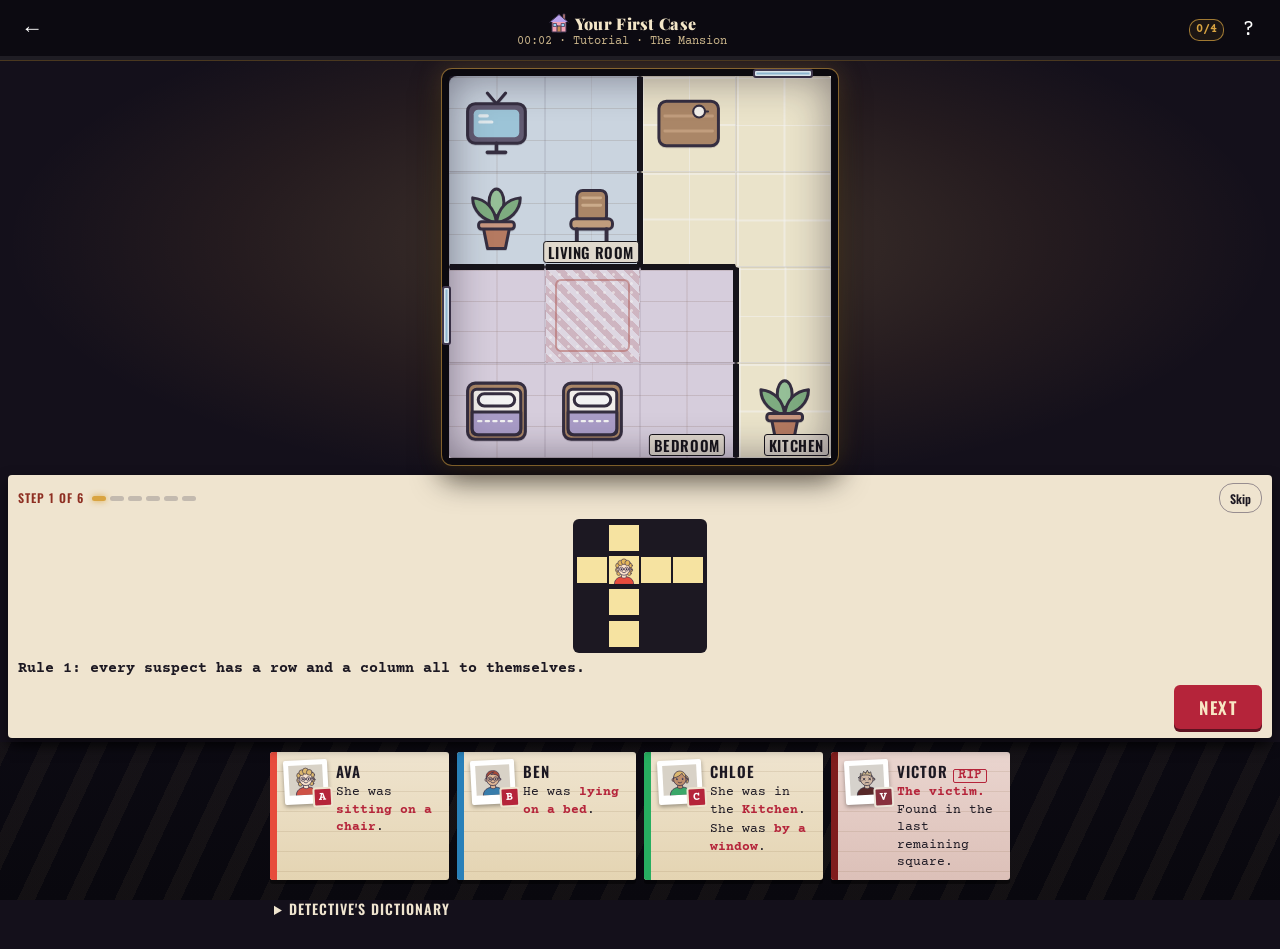
==== commit e3ba1cd7: "Remove-ads purchase and corner button (hidden until the game has ads) - remove_ads one-time product:" ====
--- a/v2/index.html
+++ b/v2/index.html
@@ -196,6 +196,7 @@
   .toast { position: fixed; left: 50%; top: calc(14px + env(safe-area-inset-top)); transform: translateX(-50%); z-index: 50; background: #fffaf2; color: var(--ink);
     border-radius: 16px; padding: 10px 16px; box-shadow: 0 8px 24px rgba(0,0,0,.3); display: flex; gap: 10px; align-items: center; min-width: 260px; animation: pop .25s ease-out; transition: opacity .35s, transform .35s; }
   .toast.out { opacity: 0; transform: translate(-50%, -20px); }
+  .toast.low { top: auto; bottom: calc(14px + env(safe-area-inset-bottom)); } .toast.low.out { transform: translate(-50%, 20px); }
   .toast .ti { font-size: 30px; } .toast .ti svg { width: 38px; height: 38px; } .toast b { display: block; } .toast small { font-size: 12.5px; }
   .confetti { position: fixed; inset: 0; width: 100%; height: 100%; pointer-events: none; z-index: 40; }
 
@@ -394,6 +395,41 @@
   .zone-label.zl-l { left: 1px; transform: none; }
   .zone-label.zl-r { left: auto; right: 1px; transform: none; }
   @media (max-width: 400px) { .tools { gap: 3px; margin: 7px 2px 0; } .tool { padding: 5px 5px; font-size: 12px; } body.art .tool .ic svg { width: 16px; height: 16px; } }
+  /* online friends */
+  .my-id { display: flex; align-items: center; justify-content: center; gap: 10px; flex-wrap: wrap; margin: 6px 0; }
+  .my-id small { flex-basis: 100%; text-align: center; }
+  .id-code { font: 700 28px/1.1 "Courier Prime", monospace; letter-spacing: 5px; color: #d9a441; user-select: all; -webkit-user-select: all; }
+  .my-id button { min-height: 40px; padding: 4px 14px; }
+  .add-id { display: flex; gap: 8px; margin: 8px 0 2px; }
+  .add-id input { flex: 1; min-width: 0; margin: 0; text-transform: uppercase; text-align: center; font: 700 20px "Courier Prime", monospace; letter-spacing: 3px; }
+  .add-id button { flex: none; min-width: 80px; }
+  .id-msg { margin: 6px 0 14px; min-height: 1.2em; text-align: center; line-height: 1.45; } .id-msg small { display: block; line-height: 1.45; }
+  .add-id input::placeholder { font-size: 15px; letter-spacing: 0; text-transform: none; }
+  .on-dot { display: inline-block; width: 9px; height: 9px; border-radius: 50%; background: #3fd17a; box-shadow: 0 0 6px #3fd17a; vertical-align: middle; }
+  .mini-race { flex: none; width: 44px; height: 44px; border-radius: 10px; border: 1.5px solid #d9a441; background: rgba(217,164,65,.12); display: grid; place-items: center; padding: 0; }
+  .mini-race .ic svg { width: 22px; height: 22px; }
+  .other-ways { margin: 8px 0; text-align: start; } .other-ways summary { cursor: pointer; font-weight: 700; padding: 6px 0; }
+  .forget { text-align: center; margin: 4px 0; } .linkish { background: none; border: none; text-decoration: underline; font-size: 13px; opacity: .75; color: inherit; min-height: 36px; }
+  /* remove-ads button, top corner opposite the coins (only shown when the game has ads) */
+  .noads-pill { position: absolute; top: calc(14px + env(safe-area-inset-top)); left: 14px; right: auto; z-index: 3; background: rgba(0,0,0,.35); border: 1px solid rgba(217,164,65,.5); color: #f3e6c8; border-radius: 20px; padding: 6px 12px; min-height: 36px; font: 700 13px "Oswald", sans-serif; letter-spacing: 1px; text-transform: uppercase; display: inline-flex; align-items: center; gap: 6px; }
+  body.noir #home > .noads-pill, #home > .noads-pill { position: absolute; }
+  body.rtl .noads-pill { left: auto; right: 14px; }
+  .noads-pill[hidden] { display: none; } .noads-pill .ic svg { width: 16px; height: 16px; }
+  /* Partners in Crime: crimson and gold, shimmering frame */
+  .skin-partners .face, .skin-partners .token, .pf.skin-partners, .skin-partners .af { animation: partners 2.6s ease-in-out infinite; }
+  @keyframes partners { 0%, 100% { box-shadow: 0 0 0 2px #d9a441, 0 0 12px #b5243a; } 50% { box-shadow: 0 0 0 2px #ffe08a, 0 0 22px rgba(255,200,90,.95); } }
+  .skin-partners .face { background: #14060e !important; } .skin-partners .token.art { background: #14060e; }
+  .rar-exclusive { border-color: transparent !important; background: linear-gradient(#fffaf0, #fffaf0) padding-box, conic-gradient(from 0deg, #d9a441, #b5243a, #ffe08a, #b5243a, #d9a441) border-box; }
+  .rar-exclusive .pk-top b::before { content: "\2605  "; color: #d9a441; }
+  .rar-exclusive .rar { box-shadow: 0 0 8px rgba(217,164,65,.8); }
+  /* duel stakes */
+  .stake-h { display: flex; align-items: center; justify-content: center; gap: 6px; font-weight: 800; letter-spacing: 1px; margin: 6px 0 4px; text-transform: uppercase; font-size: 12px; opacity: .85; }
+  .stake-h .ic svg { width: 16px; height: 16px; }
+  .stake-row { display: flex; flex-wrap: wrap; gap: 6px; justify-content: center; margin-bottom: 4px; }
+  .stake-row button { min-width: 52px; min-height: 40px; padding: 4px 10px; }
+  .stake-note { text-align: center; margin: 2px 0 8px; }
+  .stake-note .ic svg { width: 16px; height: 16px; vertical-align: -3px; }
+  .mini-race { width: auto !important; min-width: 44px; padding: 0 10px !important; gap: 6px; display: inline-flex !important; align-items: center; justify-content: center; font-size: 12px; font-weight: 800; color: inherit; }
   /* live race */
   .race-cta { display: flex; flex-direction: column; gap: 6px; margin: 8px 0 10px; text-align: center; }
   .race-diffs { display: grid; grid-template-columns: 1fr 1fr; gap: 8px; margin: 10px 0; }
@@ -1042,6 +1078,7 @@
   <svg class="hb-sky" aria-hidden="true" viewBox="0 0 390 130" preserveAspectRatio="none" focusable="false"><g fill="#06060d"><rect x="300" y="64" width="90" height="70"/><rect x="330" y="40" width="28" height="40"/><path d="M0 130V80h24V60h22v30h18V40h26v50h20V70h30v-20h24v50h22V60h28v30h20V30h30v60h24V70h28v60Z"/></g>
       <g fill="#e8b13a" opacity=".75"><rect x="30" y="68" width="4" height="5"/><rect x="74" y="52" width="4" height="5"/><rect x="108" y="76" width="4" height="5"/><rect x="170" y="60" width="4" height="5"/><rect x="236" y="44" width="4" height="5"/><rect x="262" y="80" width="4" height="5"/><rect x="318" y="64" width="4" height="5"/><rect x="50" y="90" width="4" height="5"/><rect x="146" y="88" width="4" height="5"/><rect x="204" y="84" width="4" height="5"/><rect x="340" y="50" width="4" height="5"/><rect x="344" y="92" width="4" height="5"/></g></svg>  
   <div class="coins-pill" id="coins-pill"></div>
+  <button class="noads-pill" id="noads-pill" hidden></button>
   <div class="logo" id="home-logo" aria-hidden="true">
     <svg viewBox="0 0 92 92" width="84" height="84" focusable="false"><g stroke="#f4e9d3" stroke-width="3" fill="none" opacity=".9"><rect x="6" y="6" width="60" height="60" rx="6"/><path d="M26 6v60M46 6v60M6 26h60M6 46h60"/></g><circle cx="36" cy="36" r="6.5" fill="#c9303c"/><circle cx="62" cy="62" r="17" fill="#cfe9f5" fill-opacity=".22" stroke="#e8b13a" stroke-width="5"/><path d="M52 52a14 14 0 0 1 8-4" stroke="#fff" stroke-opacity=".6" stroke-width="2.5" stroke-linecap="round" fill="none"/><path d="M74 74l14 14" stroke="#8a5a2a" stroke-width="7" stroke-linecap="round"/></svg>
   </div>
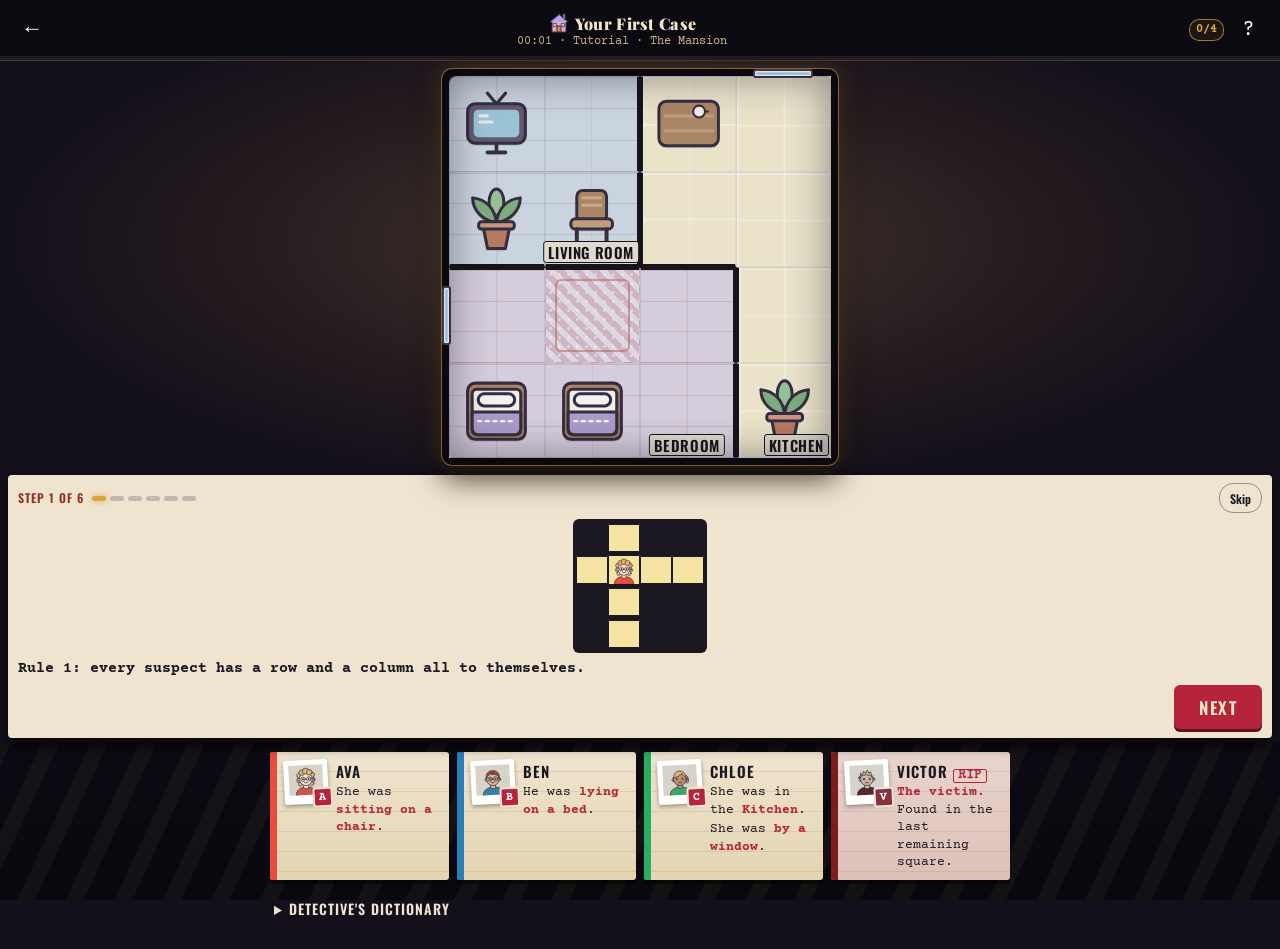
==== commit 24b8b12a: "Phone layout: compact clue cards, smaller boards on short screens, optional one-row clue strip - A (" ====
--- a/v2/index.html
+++ b/v2/index.html
@@ -410,6 +410,35 @@
   .mini-race .ic svg { width: 22px; height: 22px; }
   .other-ways { margin: 8px 0; text-align: start; } .other-ways summary { cursor: pointer; font-weight: 700; padding: 6px 0; }
   .forget { text-align: center; margin: 4px 0; } .linkish { background: none; border: none; text-decoration: underline; font-size: 13px; opacity: .75; color: inherit; min-height: 36px; }
+  /* compact phone layout: more clue cards visible under the board */
+  @media (max-width: 480px) {
+    body.noir .suspects { gap: 5px; padding: 6px 8px 14px; }
+    body.noir .suspect { padding-block: 5px; gap: 8px; box-shadow: 0 3px 0 rgba(0,0,0,.45); }
+    body.noir .suspect .face { width: 38px; height: 44px; padding: 2px 2px 5px; }
+    body.noir .suspect .face svg { width: 100%; height: 100%; }
+    body.noir .suspect .face .lt { width: 18px; height: 18px; font-size: 11px; bottom: -7px; right: -7px; }
+    body.noir .suspect .nm { font-size: 13px; letter-spacing: .6px; line-height: 1.1; }
+    body.noir .suspect .cl { font-size: 12.5px; line-height: 1.28; }
+    body.noir .suspect .cl div { margin-top: 1px; }
+    body.noir .suspect.placed::after { top: 3px; font-size: 10px; }
+  }
+  @media (max-width: 480px) and (max-height: 760px) {
+    body.noir .intro { white-space: nowrap; overflow: hidden; text-overflow: ellipsis; margin: 3px 12px 0; font-size: 12.5px; }
+    body.noir .board-wrap { padding: 5px 8px 0; }
+    body.noir .tools { margin: 5px 4px 0; padding: 3px; gap: 3px; }
+    body.noir .tool { min-height: 38px; font-size: 10.5px; }
+    body.noir .tool .ic svg { width: 20px; height: 20px; }
+    body.noir .status { margin-top: 3px; min-height: 16px; font-size: 12px; }
+    body.noir .play-area { padding-bottom: 3px; }
+  }
+  /* option B for small phones: all clue cards in one swipeable row, so board + tools + clues fit one screen */
+  @media (max-width: 480px) and (max-height: 760px) {
+    body.noir.cs .intro { display: none; }
+    body.noir.cs .suspects { display: flex; overflow-x: auto; overflow-y: hidden; scroll-snap-type: x mandatory; gap: 8px; padding: 8px 10px 12px; -webkit-overflow-scrolling: touch; scrollbar-width: none; }
+    body.noir.cs .suspects::-webkit-scrollbar { display: none; }
+    body.noir.cs .suspect { flex: 0 0 84%; scroll-snap-align: center; align-self: stretch; }
+    body.noir.cs .suspect .cl { font-size: 13px; }
+  }
   /* remove-ads button, top corner opposite the coins (only shown when the game has ads) */
   .noads-pill { position: absolute; top: calc(14px + env(safe-area-inset-top)); left: 14px; right: auto; z-index: 3; background: rgba(0,0,0,.35); border: 1px solid rgba(217,164,65,.5); color: #f3e6c8; border-radius: 20px; padding: 6px 12px; min-height: 36px; font: 700 13px "Oswald", sans-serif; letter-spacing: 1px; text-transform: uppercase; display: inline-flex; align-items: center; gap: 6px; }
   body.noir #home > .noads-pill, #home > .noads-pill { position: absolute; }
